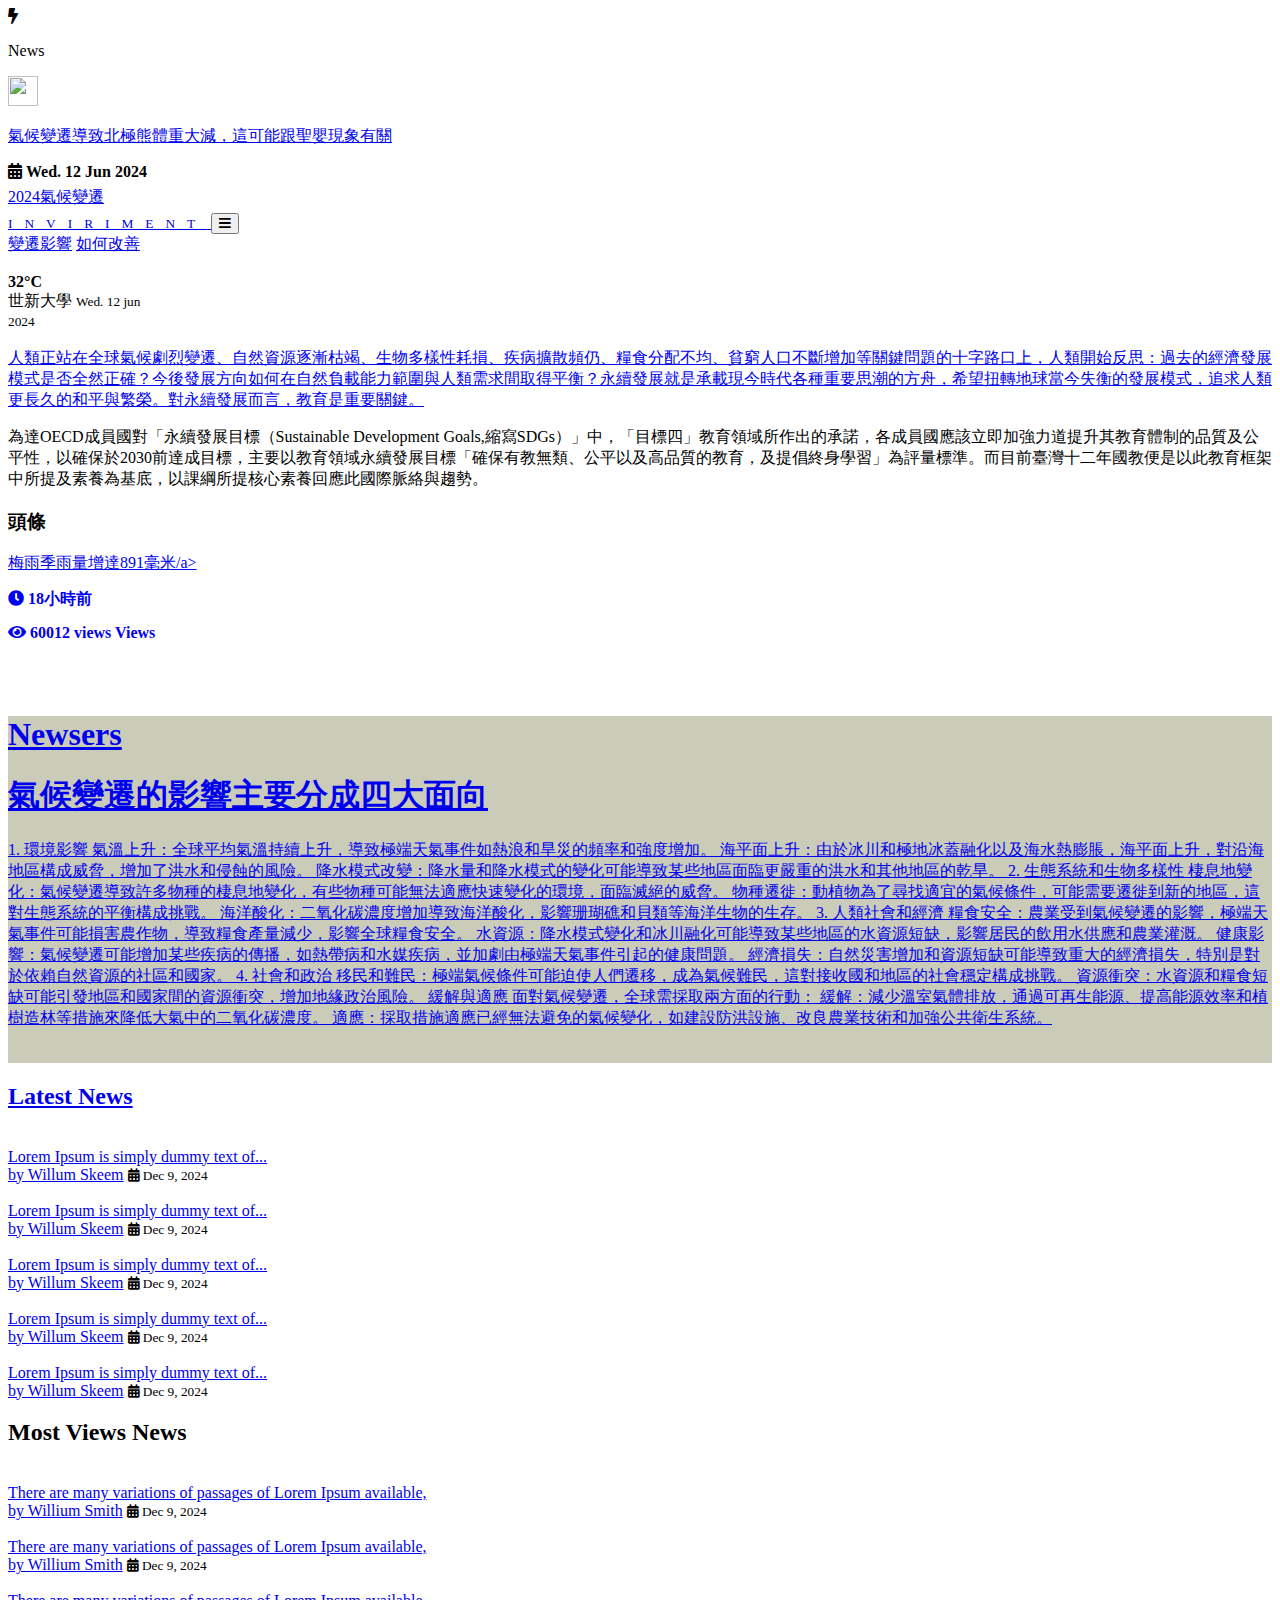
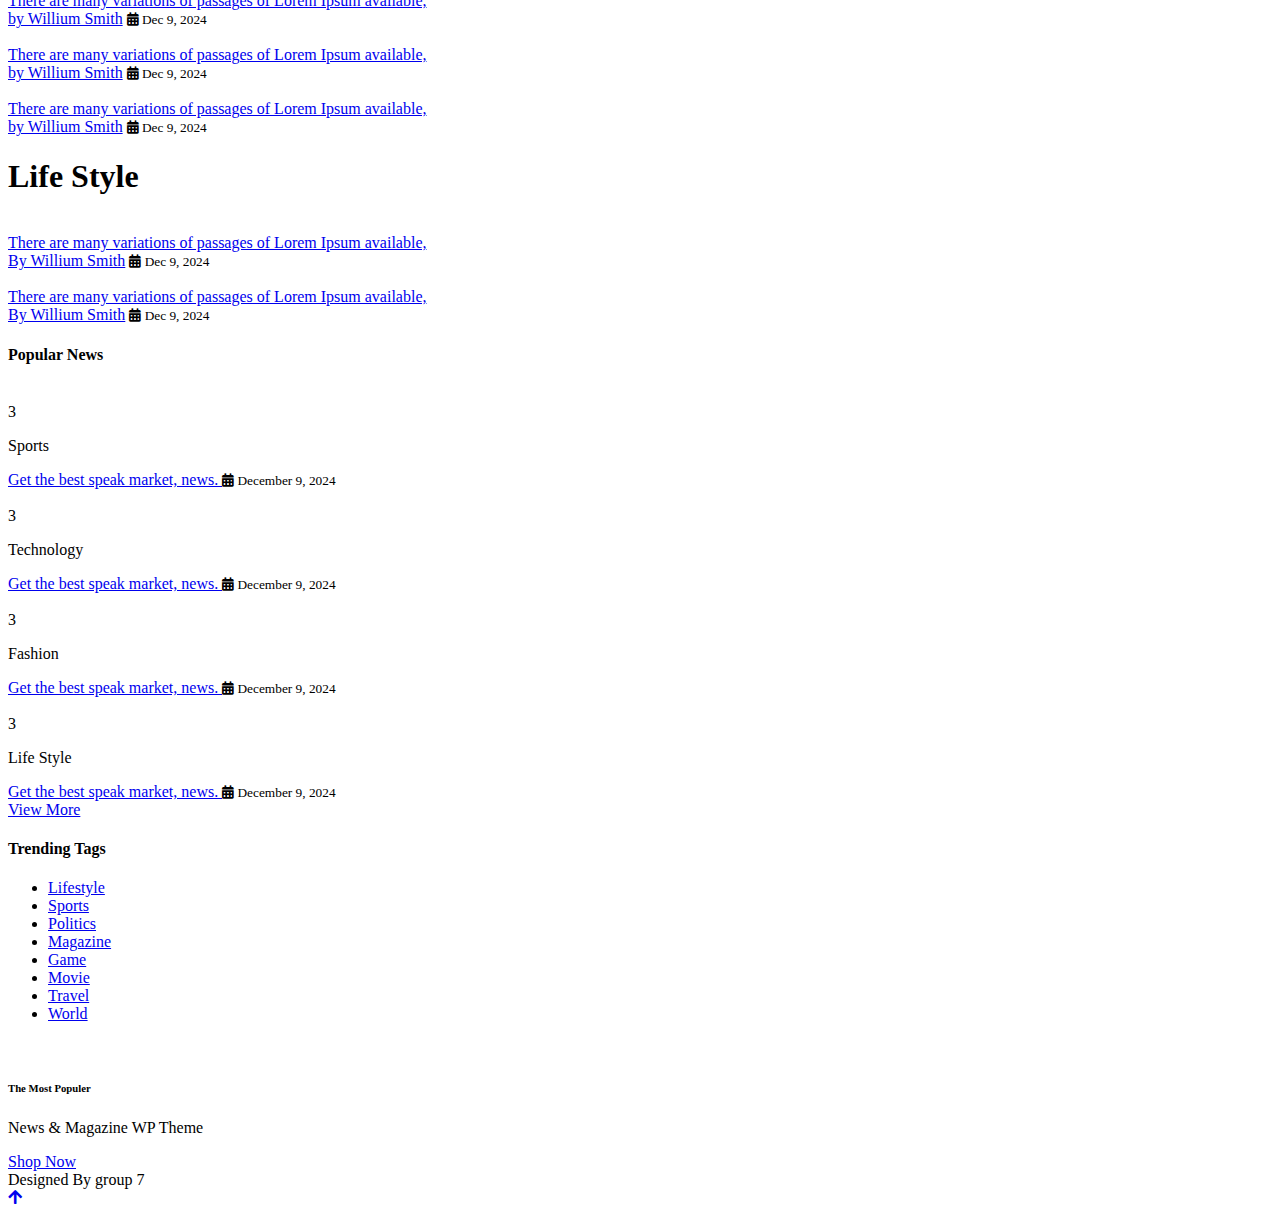
==== index.html @ e98bd737 "Merge branch 'main' of https://github.com/JenvieBB/sdgs" ====
<!DOCTYPE html>
<html lang="en">

    <head>
        <meta charset="utf-8">
        <title>Newsers - Free HTML Magazine Template</title>
        <meta content="width=device-width, initial-scale=1.0" name="viewport">
        <meta content="" name="keywords">
        <meta content="" name="description">

        <!-- Google Web Fonts -->
        <link rel="preconnect" href="https://fonts.googleapis.com">
        <link rel="preconnect" href="https://fonts.gstatic.com" crossorigin>
        <link href="https://fonts.googleapis.com/css2?family=Open+Sans:wght@400;600&family=Raleway:wght@100;600;800&display=swap" rel="stylesheet"> 

        <!-- Icon Font Stylesheet -->
        <link rel="stylesheet" href="https://use.fontawesome.com/releases/v5.15.4/css/all.css"/>
        <link href="https://cdn.jsdelivr.net/npm/bootstrap-icons@1.4.1/font/bootstrap-icons.css" rel="stylesheet">

        <!-- Libraries Stylesheet -->
        <link href="lib/animate/animate.min.css" rel="stylesheet">
        <link href="lib/owlcarousel/assets/owl.carousel.min.css" rel="stylesheet">


        <!-- Customized Bootstrap Stylesheet -->
        <link href="css/bootstrap.min.css" rel="stylesheet">

        <!-- Template Stylesheet -->
        <link href="css/style.css" rel="stylesheet">
    </head>

    <body>

        <!-- Spinner Start -->
        <div id="spinner" class="show w-100 vh-100 bg-white position-fixed translate-middle top-50 start-50  d-flex align-items-center justify-content-center">
            <div class="spinner-grow text-primary" role="status"></div>
        </div>
        <!-- Spinner End -->


        <!-- Navbar start -->
        <div class="container-fluid sticky-top px-0">
            <div class="container-fluid topbar bg-dark d-none d-lg-block">
                <div class="container px-0">
                    <div class="topbar-top d-flex justify-content-between flex-lg-wrap">
                        <div class="top-info flex-grow-0">
                            <span class="rounded-circle btn-sm-square bg-primary me-2">
                                <i class="fas fa-bolt text-white"></i>
                            </span>
                            <div class="pe-2 me-3 border-end border-white d-flex align-items-center">
                                <p class="mb-0 text-white fs-6 fw-normal">News</p>
                            </div>
                            <div class="overflow-hidden" style="width: 735px;">
                                <div id="note" class="ps-2">
                                    <img src="img/features-fashion.jpg" class="img-fluid rounded-circle border border-3 border-primary me-2" style="width: 30px; height: 30px;" alt="">
                                    <a href="#"><p class="text-white mb-0 link-hover">氣候變遷導致北極熊體重大減，這可能跟聖嬰現象有關</p></a>
                                </div>
                            </div>
                        </div>
                        <div class="top-link flex-lg-wrap">
                            <i class="fas fa-calendar-alt text-white border-end border-secondary pe-2 me-2"> <span class="text-body">Wed. 12 Jun 2024</span></i>
                            <div class="d-flex icon">
                          
                        </div>
                    </div>
                </div>
            </div>
            <div class="container-fluid bg-light">
                <div class="container px-0">
                    <nav class="navbar navbar-light navbar-expand-xl">
                        <a href="index.html" class="navbar-brand mt-3">
                            <p class="text-primary display-6 mb-2" style="line-height: 0;">2024氣候變遷</p>
                            <small class="text-body fw-normal" style="letter-spacing: 12px;">INVIRIMENT</small>
                        </a>
                        <button class="navbar-toggler py-2 px-3" type="button" data-bs-toggle="collapse" data-bs-target="#navbarCollapse">
                            <span class="fa fa-bars text-primary"></span>
                        </button>
                        <div class="collapse navbar-collapse bg-light py-3" id="navbarCollapse">
                            <div class="navbar-nav mx-auto border-top">
                                <a href="index.html" class="nav-item nav-link active"> 變遷影響</a>
                                <a href="detail-page.html" class="nav-item nav-link"> 如何改善</a>
                                
                            
                            </div>
                            <div class="d-flex flex-nowrap border-top pt-3 pt-xl-0">
                                <div class="d-flex">
                                    <img src="img/weather-icon.png" class="img-fluid w-100 me-2" alt="">
                                    <div class="d-flex align-items-center">
                                        <strong class="fs-4 text-secondary">32°C</strong>
                                        <div class="d-flex flex-column ms-2" style="width: 150px;">
                                            <span class="text-body"> 世新大學</span>
                                            <small>Wed. 12 jun 2024</small>
                                        </div>
                                    </div>
                                </div>
                                
                        </div>
                    </nav>
                </div>
            </div>
        </div>
        <!-- Navbar End -->


  

        <!-- Main Post Section Start -->
        <div class="container-fluid py-5">
            <div class="container py-5">
                <div class="row g-4">
                    <div class="col-lg-7 col-xl-8 mt-0">
                        <div class="position-relative overflow-hidden rounded">
                            <img src="img/news-1.jpg" class="img-fluid rounded img-zoomin w-100" alt="">
                            <div class="d-flex justify-content-center px-4 position-absolute flex-wrap" style="bottom: 10px; left: 0;">
                                
                            </div>
                        </div>
                        <div class="border-bottom py-3">
                            <a href="#" class="display-4 text-dark mb-0 link-hover">人類正站在全球氣候劇烈變遷、自然資源逐漸枯竭、生物多樣性耗損、疾病擴散頻仍、糧食分配不均、貧窮人口不斷增加等關鍵問題的十字路口上，人類開始反思：過去的經濟發展模式是否全然正確？今後發展方向如何在自然負載能力範圍與人類需求間取得平衡？永續發展就是承載現今時代各種重要思潮的方舟，希望扭轉地球當今失衡的發展模式，追求人類更長久的和平與繁榮。對永續發展而言，教育是重要關鍵。</a>
                        </div>
                        <p class="mt-3 mb-4">為達OECD成員國對「永續發展目標（Sustainable Development Goals,縮寫SDGs）」中，「目標四」教育領域所作出的承諾，各成員國應該立即加強力道提升其教育體制的品質及公平性，以確保於2030前達成目標，主要以教育領域永續發展目標「確保有教無類、公平以及高品質的教育，及提倡終身學習」為評量標準。而目前臺灣十二年國教便是以此教育框架中所提及素養為基底，以課綱所提核心素養回應此國際脈絡與趨勢。
                        </p>
                        <div class="bg-light p-4 rounded">
                            <div class="news-2">
                                <h3 class="mb-4">頭條</h3>
                            </div>
                            <div class="row g-4 align-items-center">
                                <div class="col-md-6">
                                    <div class="d-flex flex-column">
                                        <a href="#" class="h3">梅雨季雨量增達891毫米/a>
                                        <p class="mb-0 fs-5"><i class="fa fa-clock"> 18小時前</i> </p>
                                        <p class="mb-0 fs-5"><i class="fa fa-eye"> 60012 views Views</i></p>
                                    <div class="rounded overflow-hidden">
                                        <img src="img/news-2.jpg" class="img-fluid rounded img-zoomin w-200" alt="">
                                    </div>
                                </div>
                                <div class="col-md-6">
                                    
                                    </div>
                                </div>
                            </div>
                        </div>
                    </div>
                    <div class="col-lg-5 col-xl-4">
                       <div class="bg-light rounded p-10 pt-0">
                            <div class="row g-4">
                                <div class="col-12">
                                    <div class="rounded overflow-hidden">
                                        <img src="img/news-3.jpg" class="img-fluid rounded img-zoomin w-100" alt="">
                                    </div>
                                </div>
                                <div class="col-12">
                                    <div class="d-flex flex-column">
                                      

        <!-- Banner Start -->
        <div class="container-fluid py-50 my-50" style="background: linear-gradient(rgba(202, 203, 185, 1), rgba(202, 203, 185, 1));">
            <div class="container">
                <div class="row g-4 align-items-center">
                    <div class="col-lg-7">
                        <h1 class="mb-4 text-primary">Newsers</h1>
                        <h1 class="mb-4">氣候變遷的影響主要分成四大面向</h1>
                        <p class="text-dark mb-4 pb-2">1. 環境影響
                            氣溫上升：全球平均氣溫持續上升，導致極端天氣事件如熱浪和旱災的頻率和強度增加。
                            海平面上升：由於冰川和極地冰蓋融化以及海水熱膨脹，海平面上升，對沿海地區構成威脅，增加了洪水和侵蝕的風險。
                            降水模式改變：降水量和降水模式的變化可能導致某些地區面臨更嚴重的洪水和其他地區的乾旱。
                            2. 生態系統和生物多樣性
                            棲息地變化：氣候變遷導致許多物種的棲息地變化，有些物種可能無法適應快速變化的環境，面臨滅絕的威脅。
                            物種遷徙：動植物為了尋找適宜的氣候條件，可能需要遷徙到新的地區，這對生態系統的平衡構成挑戰。
                            海洋酸化：二氧化碳濃度增加導致海洋酸化，影響珊瑚礁和貝類等海洋生物的生存。
                            3. 人類社會和經濟
                            糧食安全：農業受到氣候變遷的影響，極端天氣事件可能損害農作物，導致糧食產量減少，影響全球糧食安全。
                            水資源：降水模式變化和冰川融化可能導致某些地區的水資源短缺，影響居民的飲用水供應和農業灌溉。
                            健康影響：氣候變遷可能增加某些疾病的傳播，如熱帶病和水媒疾病，並加劇由極端天氣事件引起的健康問題。
                            經濟損失：自然災害增加和資源短缺可能導致重大的經濟損失，特別是對於依賴自然資源的社區和國家。
                            4. 社會和政治
                            移民和難民：極端氣候條件可能迫使人們遷移，成為氣候難民，這對接收國和地區的社會穩定構成挑戰。
                            資源衝突：水資源和糧食短缺可能引發地區和國家間的資源衝突，增加地緣政治風險。
                            緩解與適應
                            面對氣候變遷，全球需採取兩方面的行動：
                            
                            緩解：減少溫室氣體排放，通過可再生能源、提高能源效率和植樹造林等措施來降低大氣中的二氧化碳濃度。
                            適應：採取措施適應已經無法避免的氣候變化，如建設防洪設施、改良農業技術和加強公共衛生系統。
                        <div class="position-relative mx-auto">
                
                            
                        </div>
                    </div>
                    <div class="col-lg-5">
                        <div class="rounded">
                            <img src="img/banner-img.jpg" class="img-fluid rounded w-200 rounded" alt="">
                        </div>
                    </div>
                </div>
            </div>
        </div>
        <!-- Banner End -->


        <!-- Latest News Start -->
        <div class="container-fluid latest-news py-5">
            <div class="container py-5">
                <h2 class="mb-4">Latest News</h2>
                <div class="latest-news-carousel owl-carousel">
                    <div class="latest-news-item">
                        <div class="bg-light rounded">
                            <div class="rounded-top overflow-hidden">
                                <img src="img/news-7.jpg" class="img-zoomin img-fluid rounded-top w-100" alt="">
                            </div>
                            <div class="d-flex flex-column p-4">
                                <a href="#" class="h4">Lorem Ipsum is simply dummy text of...</a>
                                <div class="d-flex justify-content-between">
                                    <a href="#" class="small text-body link-hover">by Willum Skeem</a>
                                    <small class="text-body d-block"><i class="fas fa-calendar-alt me-1"></i> Dec 9, 2024</small>
                                </div>
                            </div>
                        </div>
                    </div>
                    <div class="latest-news-item">
                        <div class="bg-light rounded">
                            <div class="rounded-top overflow-hidden">
                                <img src="img/news-6.jpg" class="img-zoomin img-fluid rounded-top w-100" alt="">
                            </div>
                            <div class="d-flex flex-column p-4">
                                <a href="#" class="h4">Lorem Ipsum is simply dummy text of...</a>
                                <div class="d-flex justify-content-between">
                                    <a href="#" class="small text-body link-hover">by Willum Skeem</a>
                                    <small class="text-body d-block"><i class="fas fa-calendar-alt me-1"></i> Dec 9, 2024</small>
                                </div>
                            </div>
                        </div>
                    </div>
                    <div class="latest-news-item">
                        <div class="bg-light rounded">
                            <div class="rounded-top overflow-hidden">
                                <img src="img/news-3.jpg" class="img-zoomin img-fluid rounded-top w-100" alt="">
                            </div>
                            <div class="d-flex flex-column p-4">
                                <a href="#" class="h4">Lorem Ipsum is simply dummy text of...</a>
                                <div class="d-flex justify-content-between">
                                    <a href="#" class="small text-body link-hover">by Willum Skeem</a>
                                    <small class="text-body d-block"><i class="fas fa-calendar-alt me-1"></i> Dec 9, 2024</small>
                                </div>
                            </div>
                        </div>
                    </div>
                    <div class="latest-news-item">
                        <div class="bg-light rounded">
                            <div class="rounded-top overflow-hidden">
                                <img src="img/news-4.jpg" class="img-zoomin img-fluid rounded-top w-100" alt="">
                            </div>
                            <div class="d-flex flex-column p-4">
                                <a href="#" class="h4">Lorem Ipsum is simply dummy text of...</a>
                                <div class="d-flex justify-content-between">
                                    <a href="#" class="small text-body link-hover">by Willum Skeem</a>
                                    <small class="text-body d-block"><i class="fas fa-calendar-alt me-1"></i> Dec 9, 2024</small>
                                </div>
                            </div>
                        </div>
                    </div>
                    <div class="latest-news-item">
                        <div class="bg-light rounded">
                            <div class="rounded-top overflow-hidden">
                                <img src="img/news-5.jpg" class="img-zoomin img-fluid rounded-top w-100" alt="">
                            </div>
                            <div class="d-flex flex-column p-4">
                                <a href="#" class="h4 ">Lorem Ipsum is simply dummy text of...</a>
                                <div class="d-flex justify-content-between">
                                    <a href="#" class="small text-body link-hover">by Willum Skeem</a>
                                    <small class="text-body d-block"><i class="fas fa-calendar-alt me-1"></i> Dec 9, 2024</small>
                                </div>
                            </div>
                        </div>
                    </div>
                </div>
            </div>
        </div>
        <!-- Latest News End -->


        
                            <div class="border-bottom mb-4">
                                <h2 class="my-4">Most Views News</h2>
                            </div>
                            <div class="whats-carousel owl-carousel">
                                <div class="latest-news-item">
                                    <div class="bg-light rounded">
                                        <div class="rounded-top overflow-hidden">
                                            <img src="img/news-7.jpg" class="img-zoomin img-fluid rounded-top w-100" alt="">
                                        </div>
                                        <div class="d-flex flex-column p-4">
                                            <a href="#" class="h4">There are many variations of passages of Lorem Ipsum available,</a>
                                            <div class="d-flex justify-content-between">
                                                <a href="#" class="small text-body link-hover">by Willium Smith</a>
                                                <small class="text-body d-block"><i class="fas fa-calendar-alt me-1"></i> Dec 9, 2024</small>
                                            </div>
                                        </div>
                                    </div>
                                </div>
                                <div class="whats-item">
                                    <div class="bg-light rounded">
                                        <div class="rounded-top overflow-hidden">
                                            <img src="img/news-6.jpg" class="img-zoomin img-fluid rounded-top w-100" alt="">
                                        </div>
                                        <div class="d-flex flex-column p-4">
                                            <a href="#" class="h4">There are many variations of passages of Lorem Ipsum available,</a>
                                            <div class="d-flex justify-content-between">
                                                <a href="#" class="small text-body link-hover">by Willium Smith</a>
                                                <small class="text-body d-block"><i class="fas fa-calendar-alt me-1"></i> Dec 9, 2024</small>
                                            </div>
                                        </div>
                                    </div>
                                </div>
                                <div class="whats-item">
                                    <div class="bg-light rounded">
                                        <div class="rounded-top overflow-hidden">
                                            <img src="img/news-3.jpg" class="img-zoomin img-fluid rounded-top w-100" alt="">
                                        </div>
                                        <div class="d-flex flex-column p-4">
                                            <a href="#" class="h4">There are many variations of passages of Lorem Ipsum available,</a>
                                            <div class="d-flex justify-content-between">
                                                <a href="#" class="small text-body link-hover">by Willium Smith</a>
                                                <small class="text-body d-block"><i class="fas fa-calendar-alt me-1"></i> Dec 9, 2024</small>
                                            </div>
                                        </div>
                                    </div>
                                </div>
                                <div class="whats-item">
                                    <div class="bg-light rounded">
                                        <div class="rounded-top overflow-hidden">
                                            <img src="img/news-4.jpg" class="img-zoomin img-fluid rounded-top w-100" alt="">
                                        </div>
                                        <div class="d-flex flex-column p-4">
                                            <a href="#" class="h4">There are many variations of passages of Lorem Ipsum available,</a>
                                            <div class="d-flex justify-content-between">
                                                <a href="#" class="small text-body link-hover">by Willium Smith</a>
                                                <small class="text-body d-block"><i class="fas fa-calendar-alt me-1"></i> Dec 9, 2024</small>
                                            </div>
                                        </div>
                                    </div>
                                </div>
                                <div class="whats-item">
                                    <div class="bg-light rounded">
                                        <div class="rounded-top overflow-hidden">
                                            <img src="img/news-5.jpg" class="img-zoomin img-fluid rounded-top w-100" alt="">
                                        </div>
                                        <div class="d-flex flex-column p-4">
                                            <a href="#" class="h4">There are many variations of passages of Lorem Ipsum available,</a>
                                            <div class="d-flex justify-content-between">
                                                <a href="#" class="small text-body link-hover">by Willium Smith</a>
                                                <small class="text-body d-block"><i class="fas fa-calendar-alt me-1"></i> Dec 9, 2024</small>
                                            </div>
                                        </div>
                                    </div>
                                </div>
                            </div>
                            <div class="mt-5 lifestyle">
                                <div class="border-bottom mb-4">
                                    <h1 class="mb-4">Life Style</h1>
                                </div>
                                <div class="row g-4">
                                    <div class="col-lg-6">
                                        <div class="lifestyle-item rounded">
                                            <img src="img/lifestyle-1.jpg" class="img-fluid w-100 rounded" alt="">
                                            <div class="lifestyle-content">
                                               <div class="mt-auto">
                                                    <a href="#" class="h4 text-white link-hover">There are many variations of passages of Lorem Ipsum available,</a>
                                                    <div class="d-flex justify-content-between mt-4">
                                                        <a href="#" class="small text-white link-hover">By Willium Smith</a>
                                                        <small class="text-white d-block"><i class="fas fa-calendar-alt me-1"></i> Dec 9, 2024</small>
                                                    </div>
                                               </div>
                                            </div>
                                        </div>
                                    </div>
                                    <div class="col-lg-6">
                                        <div class="lifestyle-item rounded">
                                            <img src="img/lifestyle-2.jpg" class="img-fluid w-100 rounded" alt="">
                                            <div class="lifestyle-content">
                                               <div class="mt-auto">
                                                    <a href="#" class="h4 text-white link-hover">There are many variations of passages of Lorem Ipsum available,</a>
                                                    <div class="d-flex justify-content-between mt-4">
                                                        <a href="#" class="small text-white link-hover">By Willium Smith</a>
                                                        <small class="text-white d-block"><i class="fas fa-calendar-alt me-1"></i> Dec 9, 2024</small>
                                                    </div>
                                               </div>
                                            </div>
                                        </div>
                                    </div>
                                </div>
                            </div>
                        </div>
                        <div class="col-lg-4 col-xl-3">
                            <div class="row g-4">
                                <div class="col-12">
                                   
                                            </div>
                                        </div>
                                        <h4 class="my-4">Popular News</h4>
                                        <div class="row g-4">
                                            <div class="col-12">
                                                <div class="row g-4 align-items-center features-item">
                                                    <div class="col-4">
                                                        <div class="rounded-circle position-relative">
                                                            <div class="overflow-hidden rounded-circle">
                                                                <img src="img/features-sports-1.jpg" class="img-zoomin img-fluid rounded-circle w-100" alt="">
                                                            </div>
                                                            <span class="rounded-circle border border-2 border-white bg-primary btn-sm-square text-white position-absolute" style="top: 10%; right: -10px;">3</span>
                                                        </div>
                                                    </div>
                                                    <div class="col-8">
                                                        <div class="features-content d-flex flex-column">
                                                            <p class="text-uppercase mb-2">Sports</p>
                                                            <a href="#" class="h6">
                                                                Get the best speak market, news.
                                                            </a>
                                                            <small class="text-body d-block"><i class="fas fa-calendar-alt me-1"></i> December 9, 2024</small>
                                                        </div>
                                                    </div>
                                                </div>
                                            </div>
                                            <div class="col-12">
                                                <div class="row g-4 align-items-center features-item">
                                                    <div class="col-4">
                                                        <div class="rounded-circle position-relative">
                                                            <div class="overflow-hidden rounded-circle">
                                                                <img src="img/features-technology.jpg" class="img-zoomin img-fluid rounded-circle w-100" alt="">
                                                            </div>
                                                            <span class="rounded-circle border border-2 border-white bg-primary btn-sm-square text-white position-absolute" style="top: 10%; right: -10px;">3</span>
                                                        </div>
                                                    </div>
                                                    <div class="col-8">
                                                        <div class="features-content d-flex flex-column">
                                                            <p class="text-uppercase mb-2">Technology</p>
                                                            <a href="#" class="h6">
                                                                Get the best speak market, news.
                                                            </a>
                                                            <small class="text-body d-block"><i class="fas fa-calendar-alt me-1"></i> December 9, 2024</small>
                                                        </div>
                                                    </div>
                                                </div>
                                            </div>
                                            <div class="col-12">
                                                <div class="row g-4 align-items-center features-item">
                                                    <div class="col-4">
                                                        <div class="rounded-circle position-relative">
                                                            <div class="overflow-hidden rounded-circle">
                                                                <img src="img/features-fashion.jpg" class="img-zoomin img-fluid rounded-circle w-100" alt="">
                                                            </div>
                                                            <span class="rounded-circle border border-2 border-white bg-primary btn-sm-square text-white position-absolute" style="top: 10%; right: -10px;">3</span>
                                                        </div>
                                                    </div>
                                                    <div class="col-8">
                                                        <div class="features-content d-flex flex-column">
                                                            <p class="text-uppercase mb-2">Fashion</p>
                                                            <a href="#" class="h6">
                                                                Get the best speak market, news.
                                                            </a>
                                                            <small class="text-body d-block"><i class="fas fa-calendar-alt me-1"></i> December 9, 2024</small>
                                                        </div>
                                                    </div>
                                                </div>
                                            </div>
                                            <div class="col-12">
                                                <div class="row g-4 align-items-center features-item">
                                                    <div class="col-4">
                                                        <div class="rounded-circle position-relative">
                                                            <div class="overflow-hidden rounded-circle">
                                                                <img src="img/features-life-style.jpg" class="img-zoomin img-fluid rounded-circle w-100" alt="">
                                                            </div>
                                                            <span class="rounded-circle border border-2 border-white bg-primary btn-sm-square text-white position-absolute" style="top: 10%; right: -10px;">3</span>
                                                        </div>
                                                    </div>
                                                    <div class="col-8">
                                                        <div class="features-content d-flex flex-column">
                                                            <p class="text-uppercase mb-2">Life Style</p>
                                                            <a href="#" class="h6">
                                                                Get the best speak market, news.
                                                            </a>
                                                            <small class="text-body d-block"><i class="fas fa-calendar-alt me-1"></i> December 9, 2024</small>
                                                        </div>
                                                    </div>
                                                </div>
                                            </div>
                                            <div class="col-lg-12">
                                                <a href="#" class="link-hover btn border border-primary rounded-pill text-dark w-100 py-3 mb-4">View More</a>
                                            </div>
                                            <div class="col-lg-12">
                                                <div class="border-bottom my-3 pb-3">
                                                    <h4 class="mb-0">Trending Tags</h4>
                                                </div>
                                                <ul class="nav nav-pills d-inline-flex text-center mb-4">
                                                    <li class="nav-item mb-3">
                                                        <a class="d-flex py-2 bg-light rounded-pill me-2" href="#">
                                                            <span class="text-dark link-hover" style="width: 90px;">Lifestyle</span>
                                                        </a>
                                                    </li>
                                                    <li class="nav-item mb-3">
                                                        <a class="d-flex py-2 bg-light rounded-pill me-2" href="#">
                                                            <span class="text-dark link-hover" style="width: 90px;">Sports</span>
                                                        </a>
                                                    </li>
                                                    <li class="nav-item mb-3">
                                                        <a class="d-flex py-2 bg-light rounded-pill me-2" href="#">
                                                            <span class="text-dark link-hover" style="width: 90px;">Politics</span>
                                                        </a>
                                                    </li>
                                                    <li class="nav-item mb-3">
                                                        <a class="d-flex py-2 bg-light rounded-pill me-2" href="#">
                                                            <span class="text-dark link-hover" style="width: 90px;">Magazine</span>
                                                        </a>
                                                    </li>
                                                    <li class="nav-item mb-3">
                                                        <a class="d-flex py-2 bg-light rounded-pill me-2" href="#">
                                                            <span class="text-dark link-hover" style="width: 90px;">Game</span>
                                                        </a>
                                                    </li>
                                                    <li class="nav-item mb-3">
                                                        <a class="d-flex py-2 bg-light rounded-pill me-2" href="#">
                                                            <span class="text-dark link-hover" style="width: 90px;">Movie</span>
                                                        </a>
                                                    </li>
                                                    <li class="nav-item mb-3">
                                                        <a class="d-flex py-2 bg-light rounded-pill me-2" href="#">
                                                            <span class="text-dark link-hover" style="width: 90px;">Travel</span>
                                                        </a>
                                                    </li>
                                                    <li class="nav-item mb-3">
                                                        <a class="d-flex py-2 bg-light rounded-pill me-2" href="#">
                                                            <span class="text-dark link-hover" style="width: 90px;">World</span>
                                                        </a>
                                                    </li>
                                                </ul>
                                            </div>
                                            <div class="col-lg-12">
                                                <div class="position-relative banner-2">
                                                    <img src="img/banner-2.jpg" class="img-fluid w-100 rounded" alt="">
                                                    <div class="text-center banner-content-2">
                                                        <h6 class="mb-2">The Most Populer</h6>
                                                        <p class="text-white mb-2">News & Magazine WP Theme</p>
                                                        <a href="#" class="btn btn-primary text-white px-4">Shop Now</a>
                                                    </div>
                                                </div>
                                            </div>
                                        </div>
                                    </div>
                                </div>
                            </div>
                        </div>
                    </div>
                </div>
            </div>
        </div>
        <!-- Most Populer News End -->


        
                                     
                                       

      
                    </div>
                    <div class="col-md-6 my-auto text-center text-md-end text-white">
                        <!--/*** This template is free as long as you keep the below author’s credit link/attribution link/backlink. ***/-->
                        <!--/*** If you'd like to use the template without the below author’s credit link/attribution link/backlink, ***/-->
                        <!--/*** you can purchase the Credit Removal License from "https://htmlcodex.com/credit-removal". ***/-->
                        Designed By group 7</a>
                    </div>
                </div>
            </div>
        </div>
        <!-- Copyright End -->


        <!-- Back to Top -->
        <a href="#" class="btn btn-primary border-2 border-white rounded-circle back-to-top"><i class="fa fa-arrow-up"></i></a>   

        
        <!-- JavaScript Libraries -->
        <script src="https://ajax.googleapis.com/ajax/libs/jquery/3.6.4/jquery.min.js"></script>
        <script src="https://cdn.jsdelivr.net/npm/bootstrap@5.0.0/dist/js/bootstrap.bundle.min.js"></script>
        <script src="lib/easing/easing.min.js"></script>
        <script src="lib/waypoints/waypoints.min.js"></script>
        <script src="lib/owlcarousel/owl.carousel.min.js"></script>

        <!-- Template Javascript -->
        <script src="js/main.js"></script>
    </body>

</html>
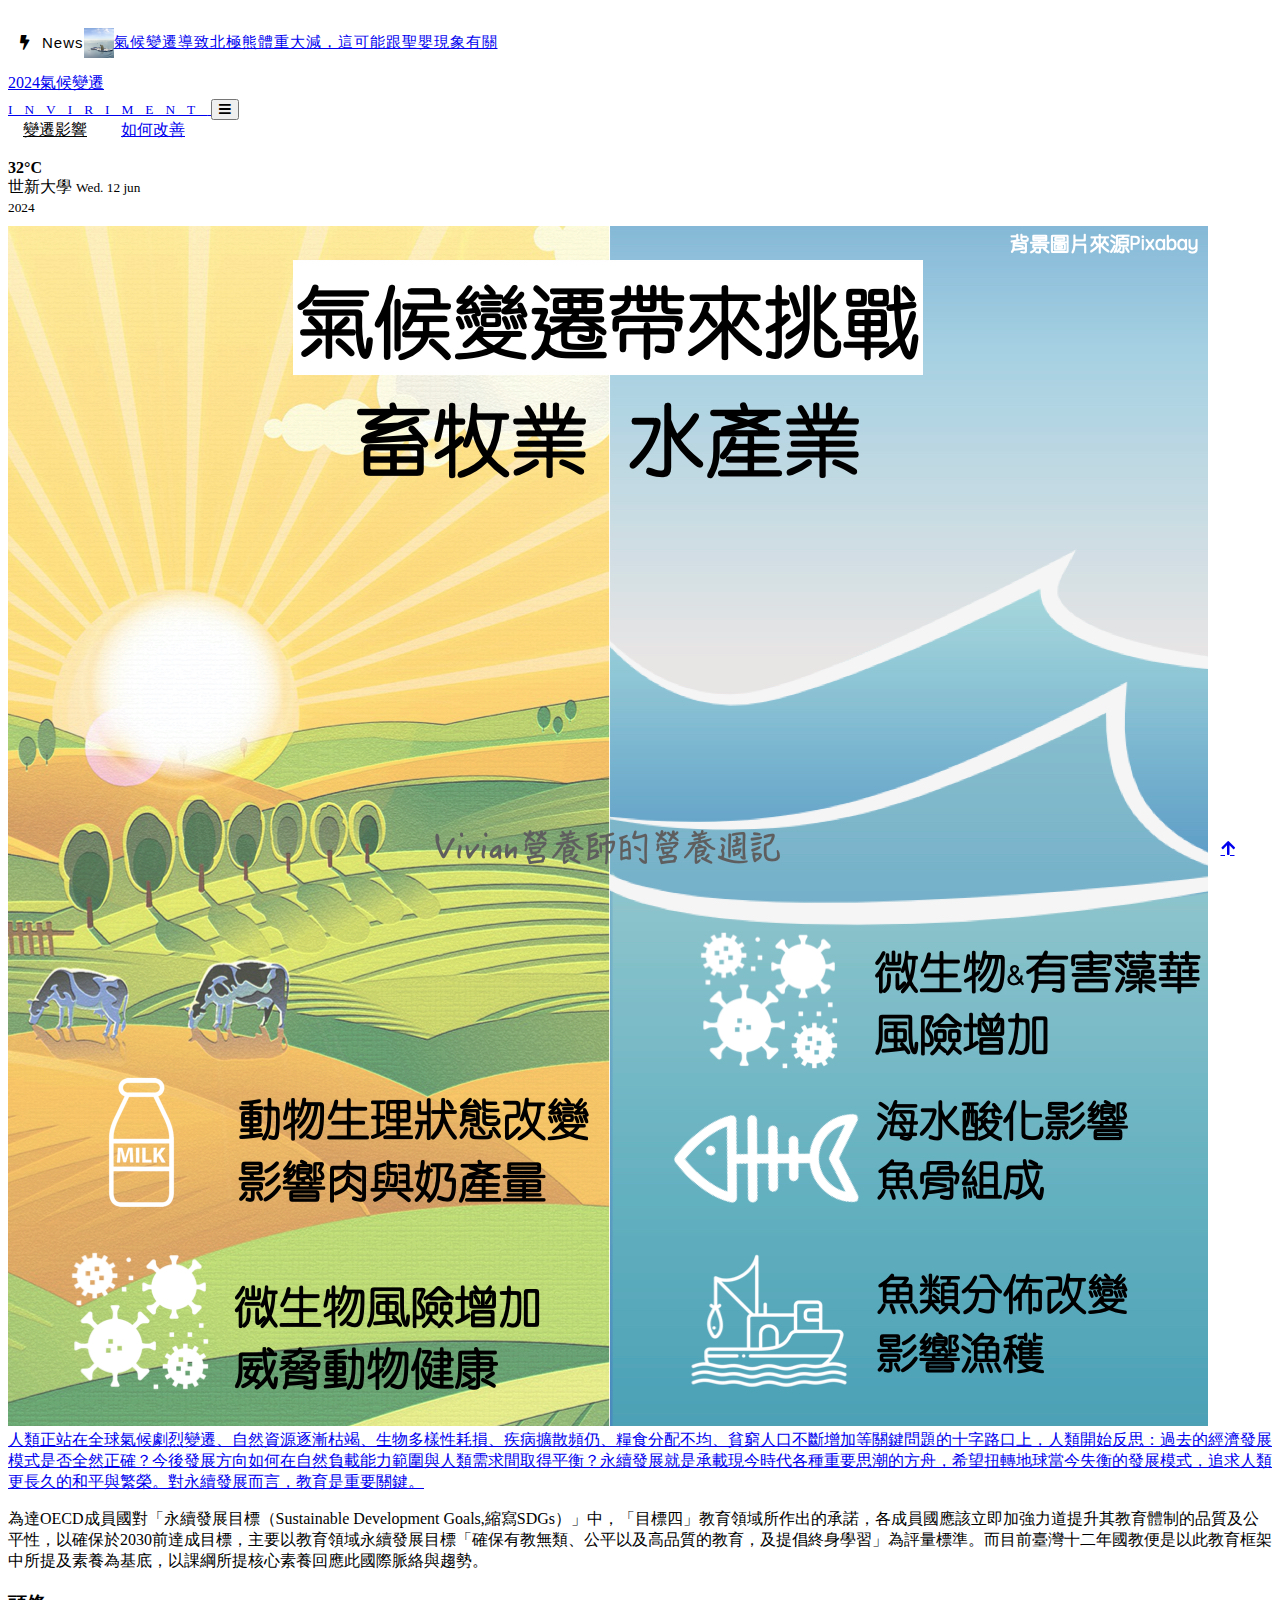
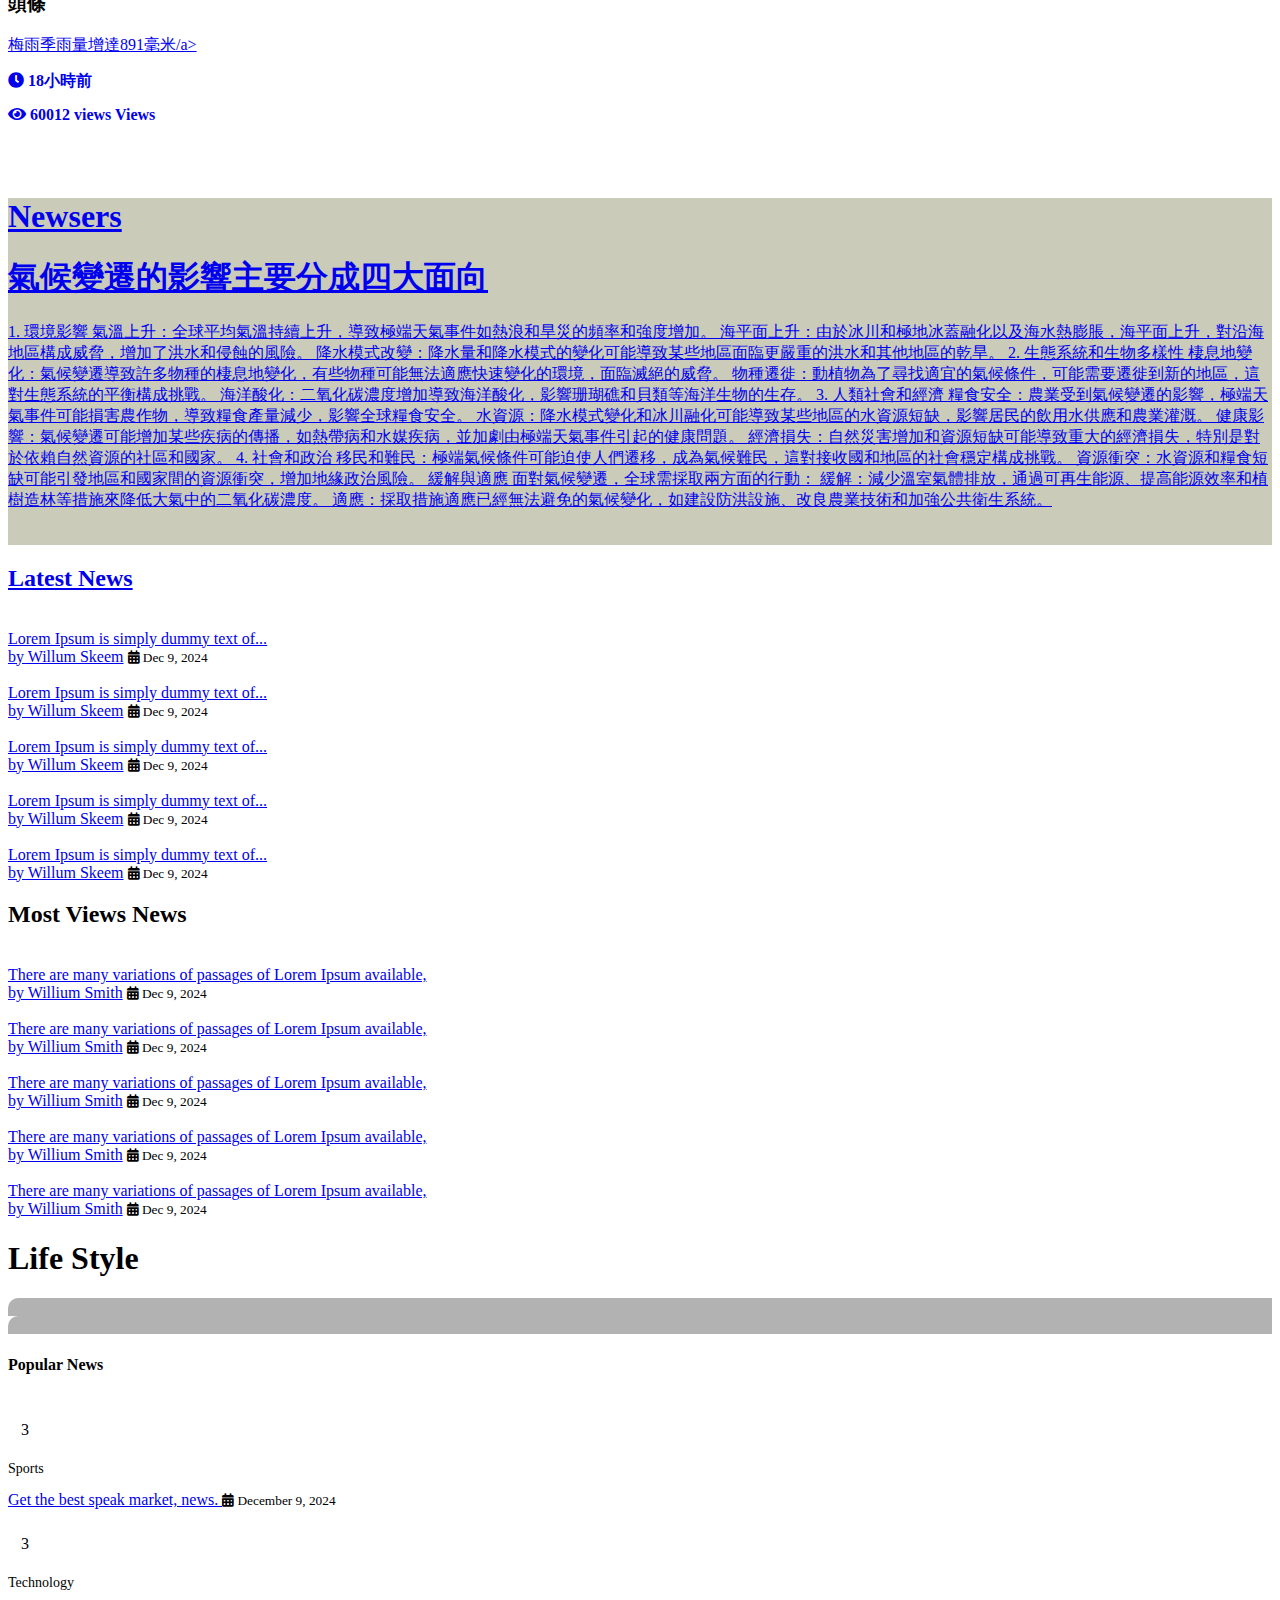
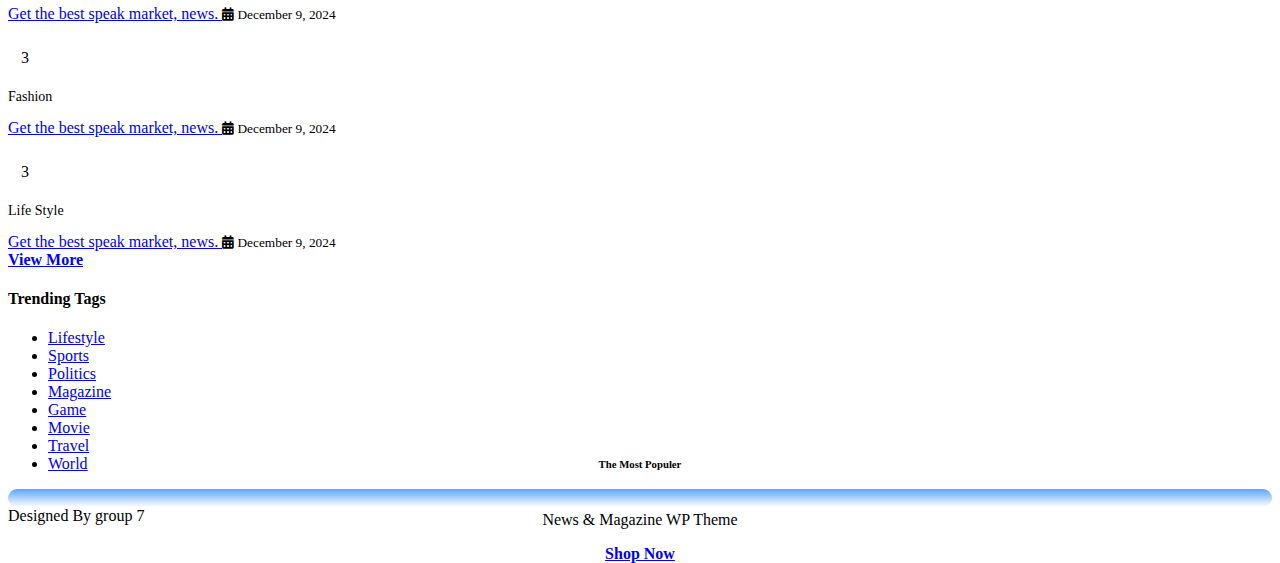
==== commit 14a1bf7b: "+img" ====
--- a/index.html
+++ b/index.html
@@ -52,7 +52,7 @@
                             </div>
                             <div class="overflow-hidden" style="width: 735px;">
                                 <div id="note" class="ps-2">
-                                    <img src="img/features-fashion.jpg" class="img-fluid rounded-circle border border-3 border-primary me-2" style="width: 30px; height: 30px;" alt="">
+                                    <img src="img/img_northbear.jpg" class="img-fluid rounded-circle border border-3 border-primary me-2" style="width: 30px; height: 30px;" alt="">
                                     <a href="#"><p class="text-white mb-0 link-hover">氣候變遷導致北極熊體重大減，這可能跟聖嬰現象有關</p></a>
                                 </div>
                             </div>
@@ -110,7 +110,7 @@
                 <div class="row g-4">
                     <div class="col-lg-7 col-xl-8 mt-0">
                         <div class="position-relative overflow-hidden rounded">
-                            <img src="img/news-1.jpg" class="img-fluid rounded img-zoomin w-100" alt="">
+                            <img src="img/img_climat.jpg" class="img-fluid rounded img-zoomin w-100" alt="">
                             <div class="d-flex justify-content-center px-4 position-absolute flex-wrap" style="bottom: 10px; left: 0;">
                                 
                             </div>
@@ -154,7 +154,7 @@
                                       
 
         <!-- Banner Start -->
-        <div class="container-fluid py-50 my-50" style="background: linear-gradient(rgba(202, 203, 185, 1), rgba(202, 203, 185, 1));">
+        <div class="container-fluid py-5 my-5" style="background: linear-gradient(rgba(202, 203, 185, 1), rgba(202, 203, 185, 1));">
             <div class="container">
                 <div class="row g-4 align-items-center">
                     <div class="col-lg-7">
--- a/css/style.css
+++ b/css/style.css
@@ -0,0 +1,431 @@
+
+/*** Spinner Start ***/
+#spinner {
+    opacity: 0;
+    visibility: hidden;
+    transition: opacity .8s ease-out, visibility 0s linear .5s;
+    z-index: 99999;
+ }
+
+ #spinner.show {
+     transition: opacity .8s ease-out, visibility 0s linear .0s;
+     visibility: visible;
+     opacity: 1;
+ }
+/*** Spinner End ***/
+
+.back-to-top {
+    position: fixed;
+    right: 30px;
+    bottom: 30px;
+    display: flex;
+    width: 45px;
+    height: 45px;
+    align-items: center;
+    justify-content: center;
+    transition: 0.5s;
+    z-index: 99;
+}
+
+.fw-thin {
+    font-weight: 100;
+}
+
+.text-uppercase {
+    font-size: 14px;
+}
+
+/*** Button Start ***/
+.btn {
+    font-weight: 600;
+    transition: .5s;
+}
+
+.btn-square {
+    width: 32px;
+    height: 32px;
+}
+
+.btn-sm-square {
+    width: 34px;
+    height: 34px;
+}
+
+.btn-md-square {
+    width: 44px;
+    height: 44px;
+}
+
+.btn-lg-square {
+    width: 56px;
+    height: 56px;
+}
+
+.btn-square,
+.btn-sm-square,
+.btn-md-square,
+.btn-lg-square {
+    padding: 0;
+    display: flex;
+    align-items: center;
+    justify-content: center;
+    font-weight: normal;
+}
+
+.link-hover {
+    transition: 0.5s;
+}
+
+.link-hover:hover {
+    color: var(--bs-primary) !important;
+}
+
+
+.img-zoomin {
+    transition: 0.5s;
+}
+
+.img-zoomin:hover {
+    transform: scale(1.1);
+}
+
+/*** Topbar Start ***/
+.sticky-top {
+    transition: 0.5s;
+    background: var(--bs-white);
+}
+
+.topbar {
+    padding: 10px 0;
+}
+
+.topbar .top-info {
+    font-family: 'Montserrat', sans-serif;
+    font-size: 15px;
+    font-weight: 400;
+    letter-spacing: 1px;
+    display: flex;
+    align-items: center;
+}
+
+.topbar .top-link {
+    font-family: 'Montserrat', sans-serif;
+    font-size: 15px;
+    font-weight: 400;
+    letter-spacing: 1px;
+    display: flex;
+    align-items: center;
+}
+
+@media (max-width: 1400px) {
+    .sticky-top .top-link {
+        display: none;
+    }
+    
+}
+
+.topbar .top-link a {
+    font-size: medium;
+    font-weight: 400;
+    font-family: 'Montserrat', sans-serif;
+    letter-spacing: 1px;
+}
+
+.topbar .top-link a small:hover {
+    color: var(--bs-secondary) !important;
+    transition: 0.5s;
+}
+
+.topbar .top-link a small:hover i {
+    color: var(--bs-primary) !important;
+}
+
+#note {
+    position: relative;
+    animation: noteAnimate 10s infinite;
+    animation-timing-function: ease-in-out;
+    display: flex;
+    align-items: center;
+}
+
+@keyframes noteAnimate {
+    from {left: -735px;}
+    to {left: 735px;}
+}
+
+/*** Topbar End ***/
+
+/*** Navbar Start ***/
+.navbar .navbar-nav .nav-link {
+    padding: 10px 15px;
+    font-weight: 400;
+    font-family: 'Fredoka', sans-serif;
+    font-size: 16px;
+    transition: .5s;
+}
+
+.navbar .navbar-nav .nav-link:hover,
+.navbar .navbar-nav .nav-link.active,
+.sticky-top.bg-white .navbar .navbar-nav .nav-link:hover,
+.sticky-top.bg-white .navbar .navbar-nav .nav-link.active {
+    color: var(--bs-primary);
+}
+
+.navbar .dropdown-toggle::after {
+    border: none;
+    content: "\f107";
+    font-family: "Font Awesome 5 Free";
+    font-weight: 700;
+    vertical-align: middle;
+    margin-left: 8px;
+}
+
+@media (min-width: 1200px) {
+    .navbar .nav-item .dropdown-menu {
+        display: block;
+        visibility: hidden;
+        top: 100%;
+        font-weight: 400;
+        font-family: 'Fredoka', sans-serif;
+        transform: rotateX(-75deg);
+        transform-origin: 0% 0%;
+        border: 0;
+        transition: .5s;
+        opacity: 0;
+    }
+}
+
+.dropdown .dropdown-menu a:hover {
+    background: var(--bs-secondary);
+    color: var(--bs-primary);
+}
+
+.navbar .nav-item:hover .dropdown-menu {
+    transform: rotateX(0deg);
+    visibility: visible;
+    background: var(--bs-light) !important;
+    border-radius: 10px !important;
+    transition: .5s;
+    opacity: 1;
+}
+
+@media (min-width: 1200px) {
+    .navbar .navbar-collapse .border-top {
+        border-top: none !important;
+    }
+}
+
+#searchModal .modal-content {
+    background: rgba(255, 255, 255, .8);
+}
+/*** Navbar End ***/
+
+
+/*** Features Start ***/
+.features {
+    width: 100%;
+    background: linear-gradient(rgba(26, 125, 255, 0.5), rgba(255, 255, 255, 0.3)), url(../img/features-background.jpg);
+    background-position: center center;
+    background-repeat: no-repeat;
+    background-size: cover;
+}
+/*** Features End ***/
+
+
+/*** Top News Start ***/
+.news-2 h3 {
+    position: relative;
+}
+
+.news-2 h3::after {
+    content: "";
+    line-height: 1.3rem;
+    background: var(--bs-secondary);
+    position: absolute;
+    width: 100%;
+    top: 50%;
+    transform: translateY(-50%);
+    height: 1px;
+    right: 20;
+    opacity: 0.2;
+}
+/*** Top News End ***/
+
+
+/*** Latest News Start ***/
+.latest-news .latest-news-carousel.owl-carousel{
+    position: relative;
+}
+
+.latest-news .latest-news-carousel.owl-carousel .owl-nav .owl-prev {
+    position: absolute;
+    top: -65px;
+    right: 70px;
+    font-size: 20px;
+    padding: 2px 20px;
+    transition: 0.5s;
+    margin-right: 10px;
+    border: 1px solid var(--bs-primary);
+    color: var(--bs-dark);
+    border-radius: 20px;
+}
+
+.latest-news .latest-news-carousel.owl-carousel .owl-nav .owl-next {
+    position: absolute;
+    top: -65px;
+    right: 0;
+    font-size: 20px;
+    margin-left: 10px;
+    padding: 2px 20px;
+    transition: 0.5s;
+    border: 1px solid var(--bs-primary);
+    color: var(--bs-dark);
+    border-radius: 20px;
+}
+
+.latest-news .latest-news-carousel.owl-carousel .owl-nav .owl-prev:hover,
+.latest-news .latest-news-carousel.owl-carousel .owl-nav .owl-next:hover {
+    background: var(--bs-primary);
+    color: var(--bs-white);
+    border-radius: 10px;
+}
+/*** Latest News End ***/
+
+
+/*** Whats New Start ***/
+.populer-news .whats-carousel.owl-carousel {
+    position: relative;
+}
+
+.populer-news .whats-carousel.owl-carousel .owl-nav .owl-prev {
+    position: absolute;
+    top: -80px;
+    right: 70px;
+    font-size: 20px;
+    padding: 2px 20px;
+    transition: 0.5s;
+    margin-right: 10px;
+    border: 1px solid var(--bs-primary);
+    color: var(--bs-dark);
+    border-radius: 20px;
+}
+
+.populer-news .whats-carousel.owl-carousel .owl-nav .owl-next {
+    position: absolute;
+    top: -80px;
+    right: 0;
+    font-size: 20px;
+    margin-left: 10px;
+    padding: 2px 20px;
+    transition: 0.5s;
+    border: 1px solid var(--bs-primary);
+    color: var(--bs-dark);
+    border-radius: 20px;
+}
+
+.populer-news .whats-carousel.owl-carousel .owl-nav .owl-prev:hover,
+.populer-news .whats-carousel.owl-carousel .owl-nav .owl-next:hover {
+    background: var(--bs-primary);
+    color: var(--bs-white);
+    border-radius: 10px;
+}
+
+.populer-news .tab-class .nav-item a.active {
+    background: var(--bs-primary) !important;
+}
+
+.lifestyle .lifestyle-item {
+    position: relative;
+    overflow: hidden;
+}
+
+.lifestyle .lifestyle-item img {
+    transition: 0.5s;
+}
+
+.lifestyle .lifestyle-item:hover img {
+    transform: scale(1.2);
+}
+
+.lifestyle .lifestyle-item .lifestyle-content {
+    position: absolute;
+    width: 100%; 
+    height: 100%; 
+    top: 0; 
+    left: 0; 
+    padding: 20px; 
+    display: flex; 
+    flex-direction: column; 
+    background: rgba(0, 0, 0, 0.3);
+    border-radius: 10px;
+}
+/*** Whats New End ***/
+
+
+/*** Banner Section start ***/
+.banner-2 {
+    position: relative;
+}
+
+.banner-content-2 {
+    width: 100%;
+    height: 100%;
+    position: absolute;
+    top: 0;
+    left: 0;
+    display: flex;
+    flex-direction: column;
+    align-items: center;
+    justify-content: center;
+    border-radius: 10px;
+    background: linear-gradient(rgba(26, 125, 255, 0.7), rgba(255, 255, 255, 0.7));
+    z-index: 2;
+}
+/*** Banner Section End ***/
+
+
+/*** Footer Start ***/
+.footer button:hover {
+    background: var(--bs-white) !important;
+    color: var(--bs-primary) !important;
+}
+
+.footer .footer-item-1 .line-h {
+    line-height: 38px;
+}
+
+.footer .footer-item-1 a i {
+    transition: 0.5s;
+}
+
+.footer .footer-item-1 a:hover i {
+    color: var(--bs-primary) !important;
+}
+
+.footer .footer-item-3 a {
+    line-height: 38px;
+}
+
+.footer .footer-item-2 a {
+    transition: 0.5s;
+}
+
+.footer .footer-item-2 a:hover {
+    color: var(--bs-primary) !important;
+}
+
+.footer .footer-item-3 a {
+    transition: 0.5s;
+}
+
+.footer .footer-item-3 a:hover {
+    color: var(--bs-primary) !important;
+}
+
+.copyright {
+    border-top: 1px solid rgba(255, 255, 255, 0.08);
+}
+/*** Footer End ***/
+
+
+
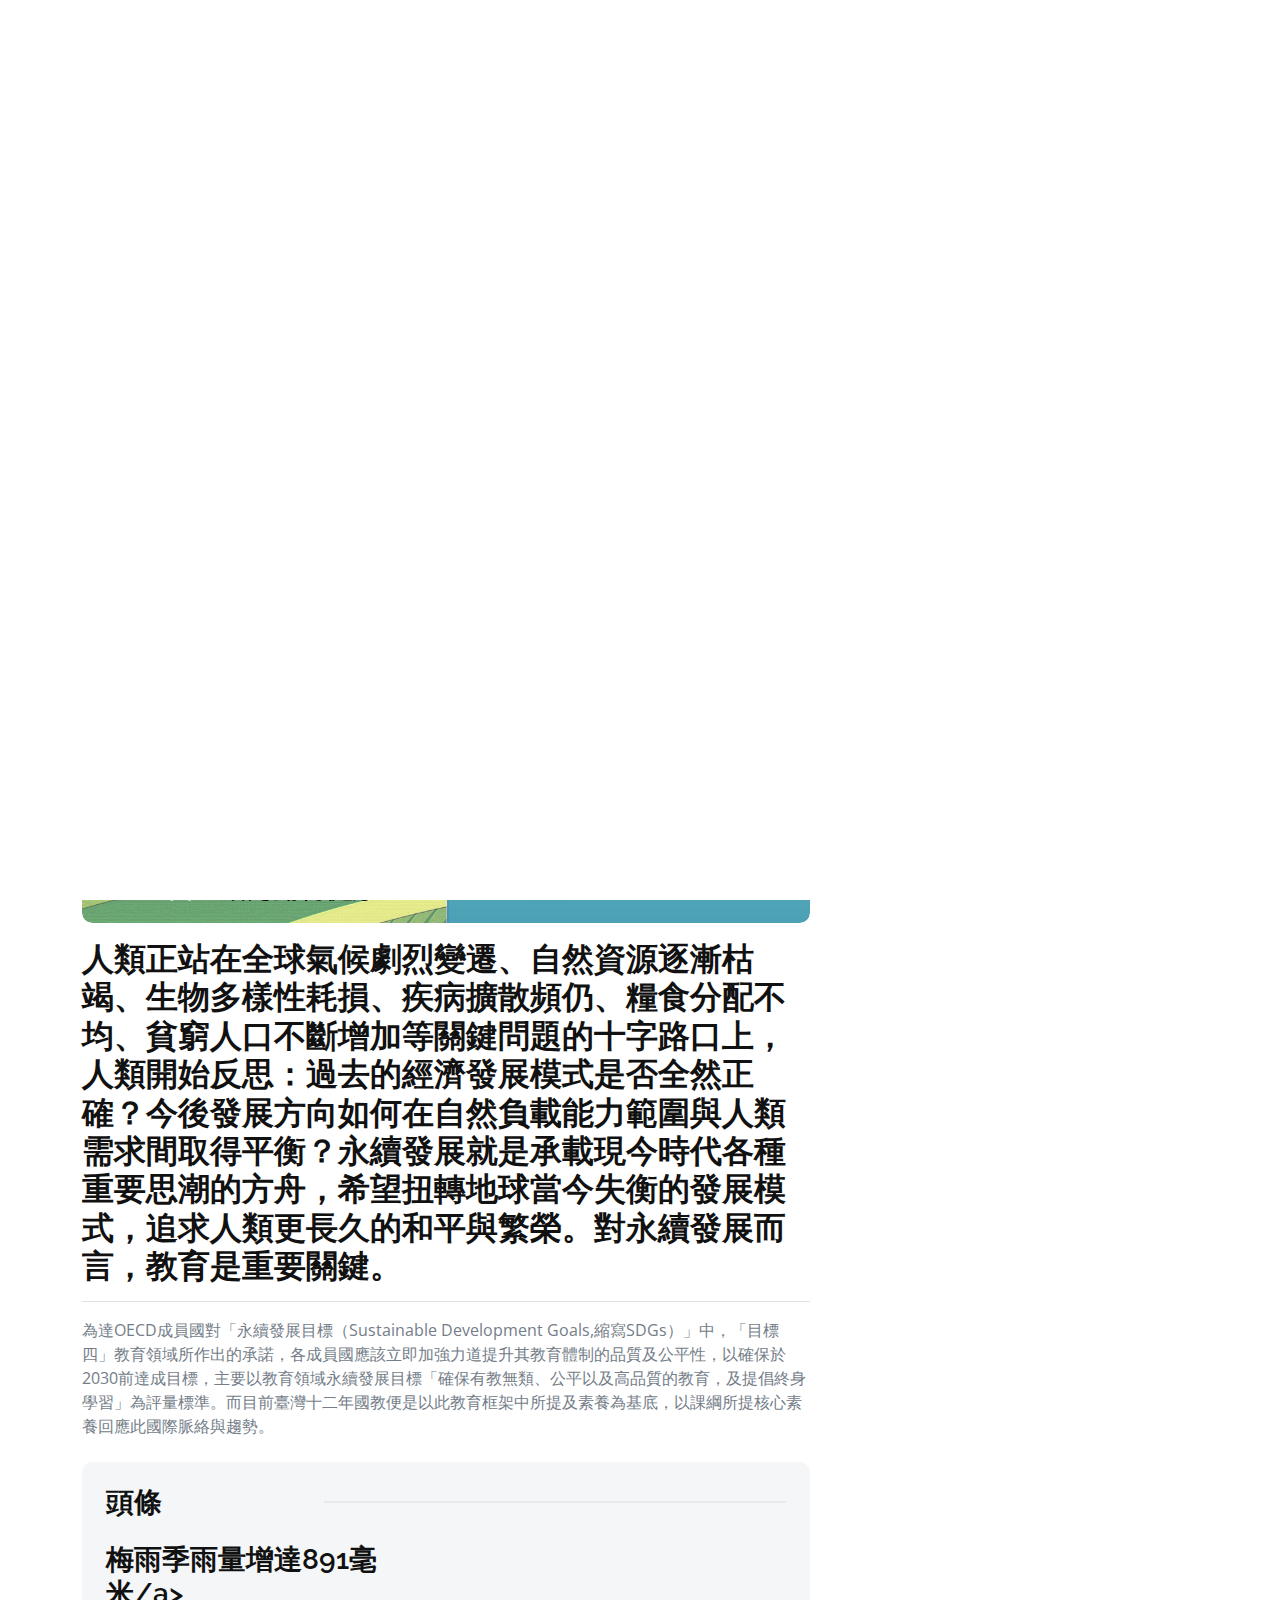
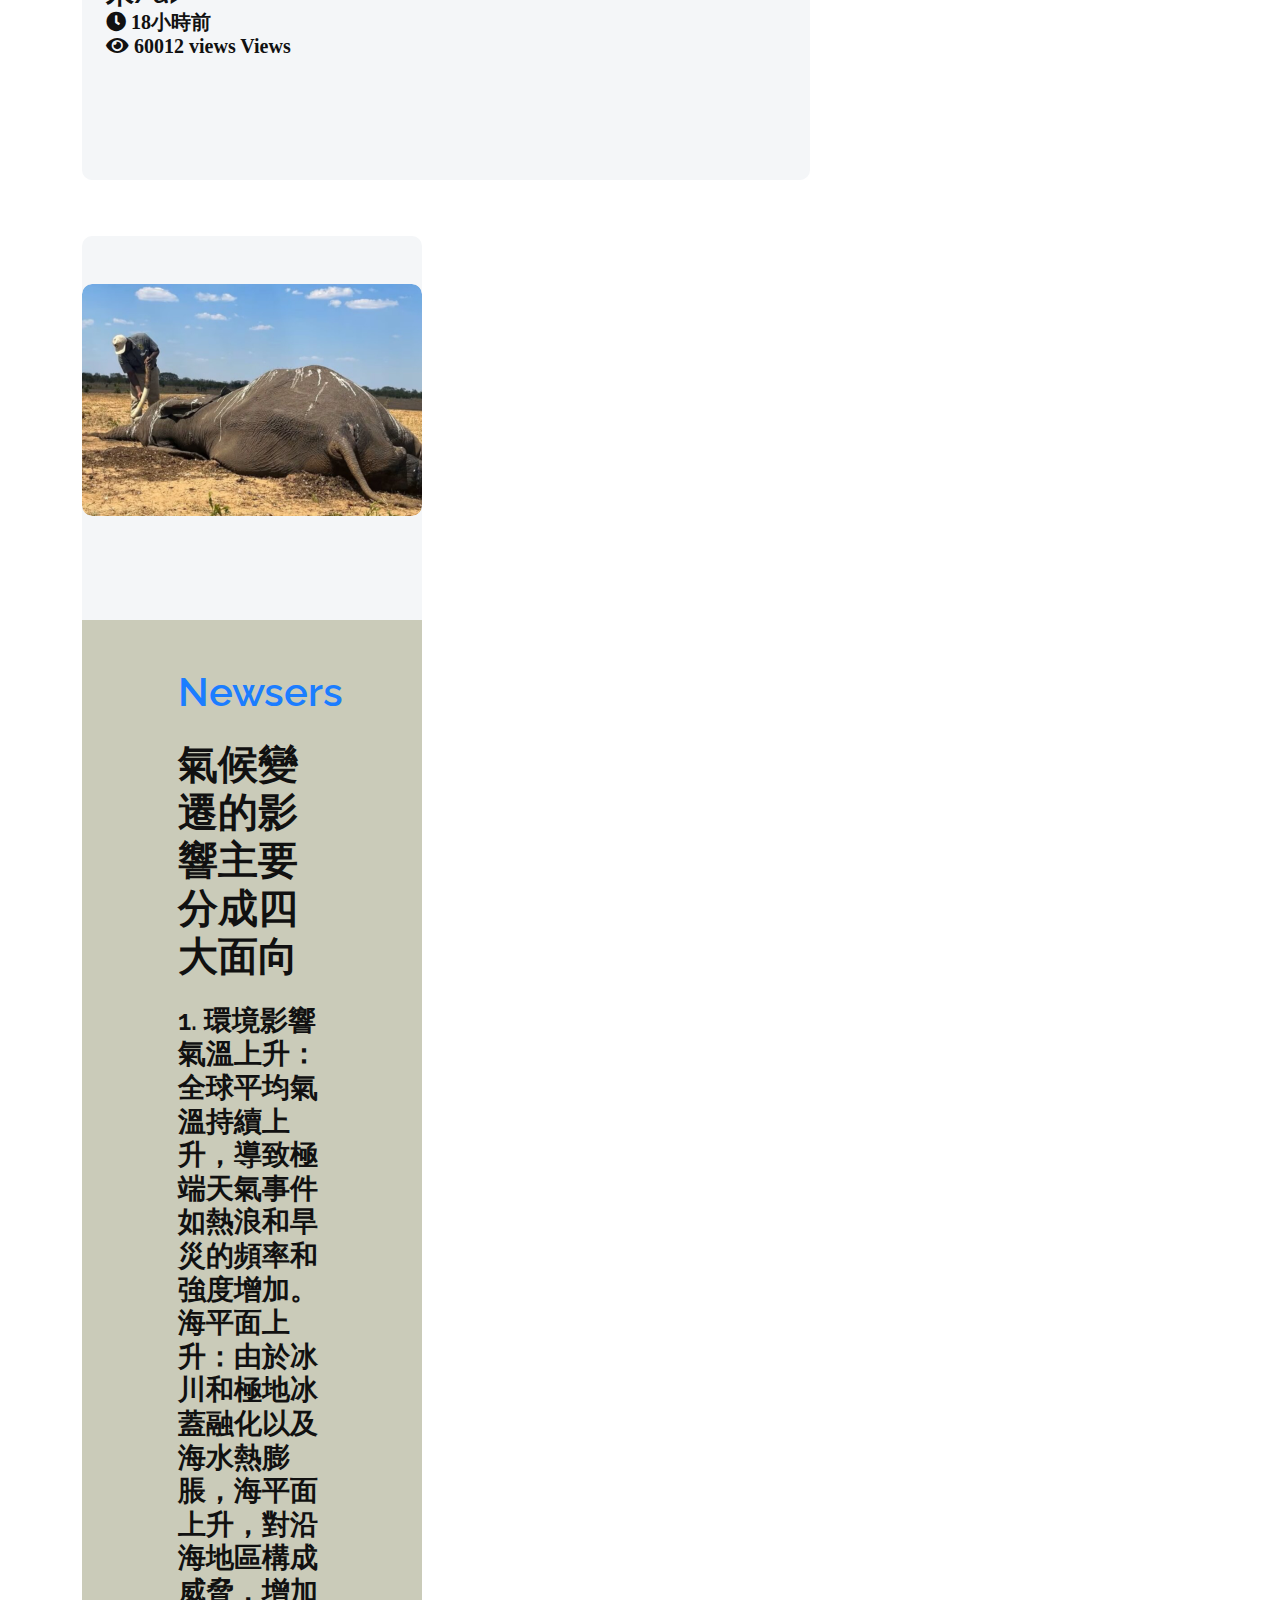
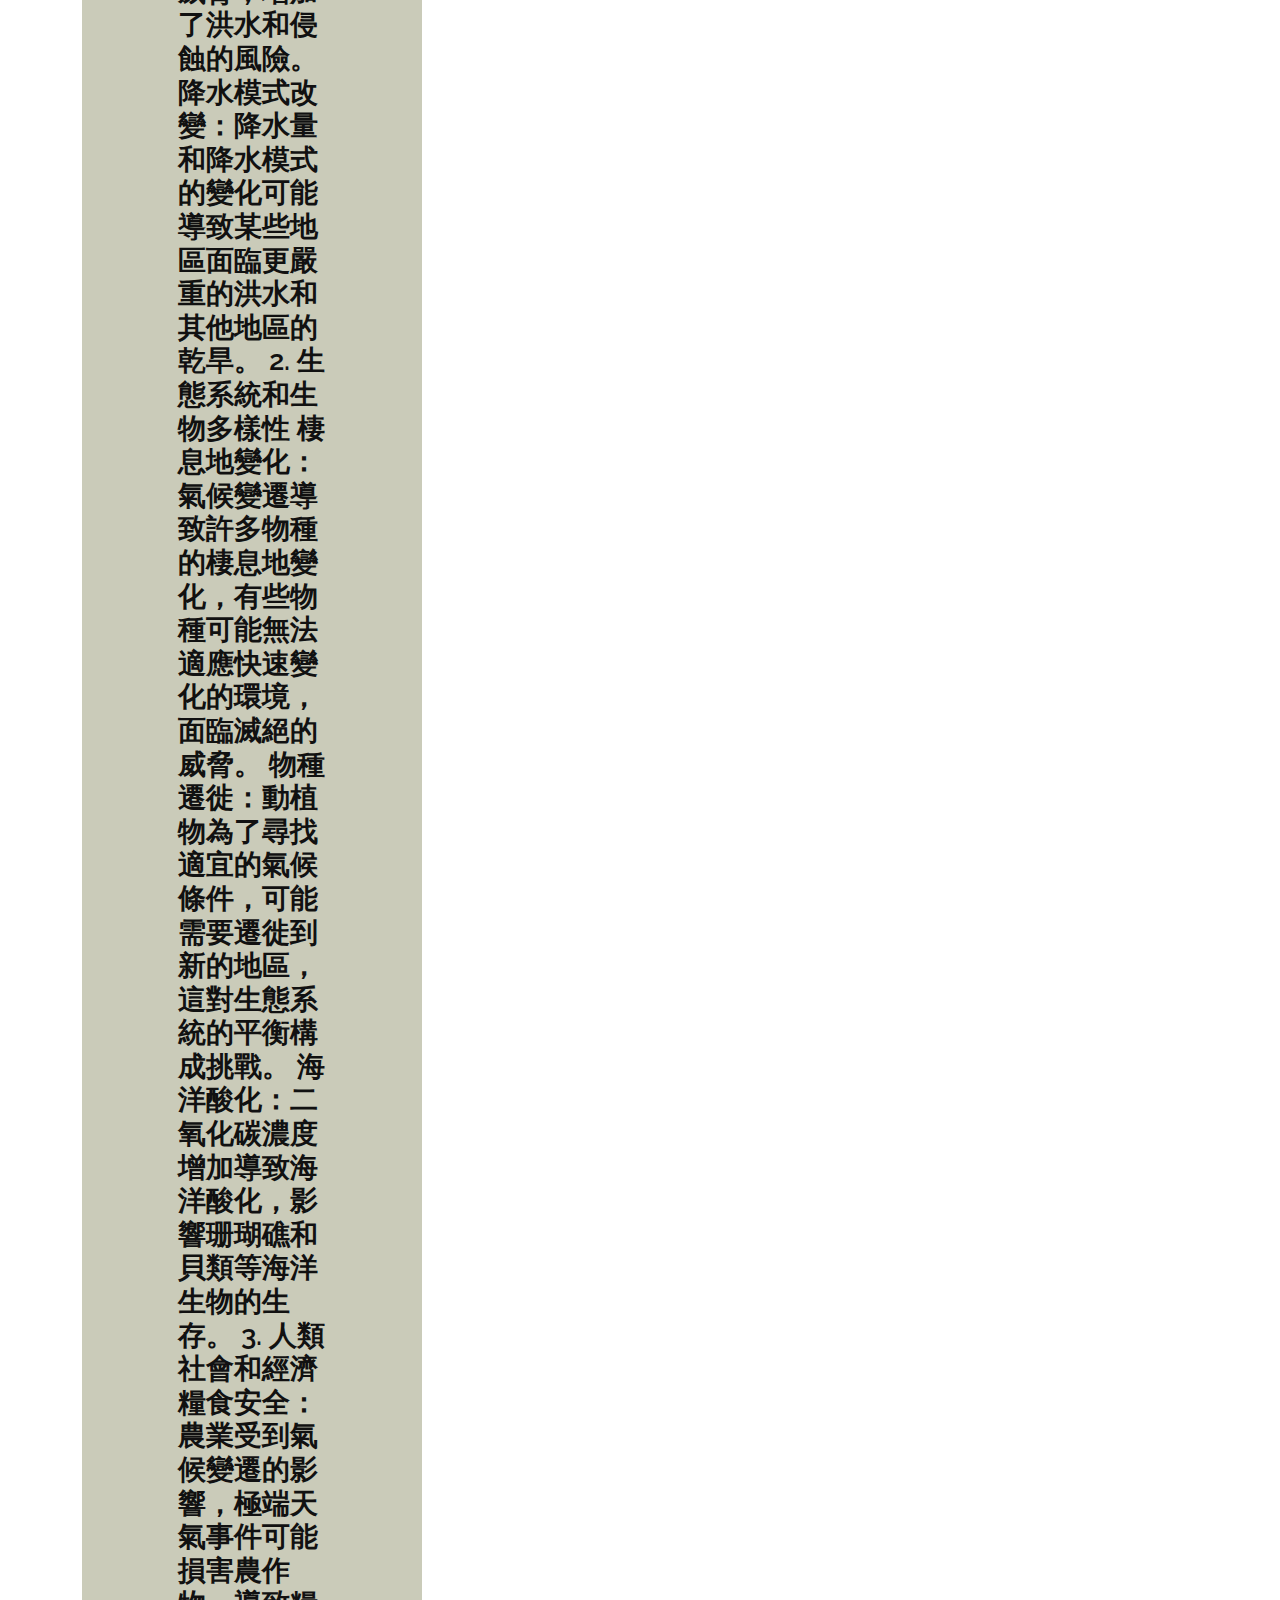
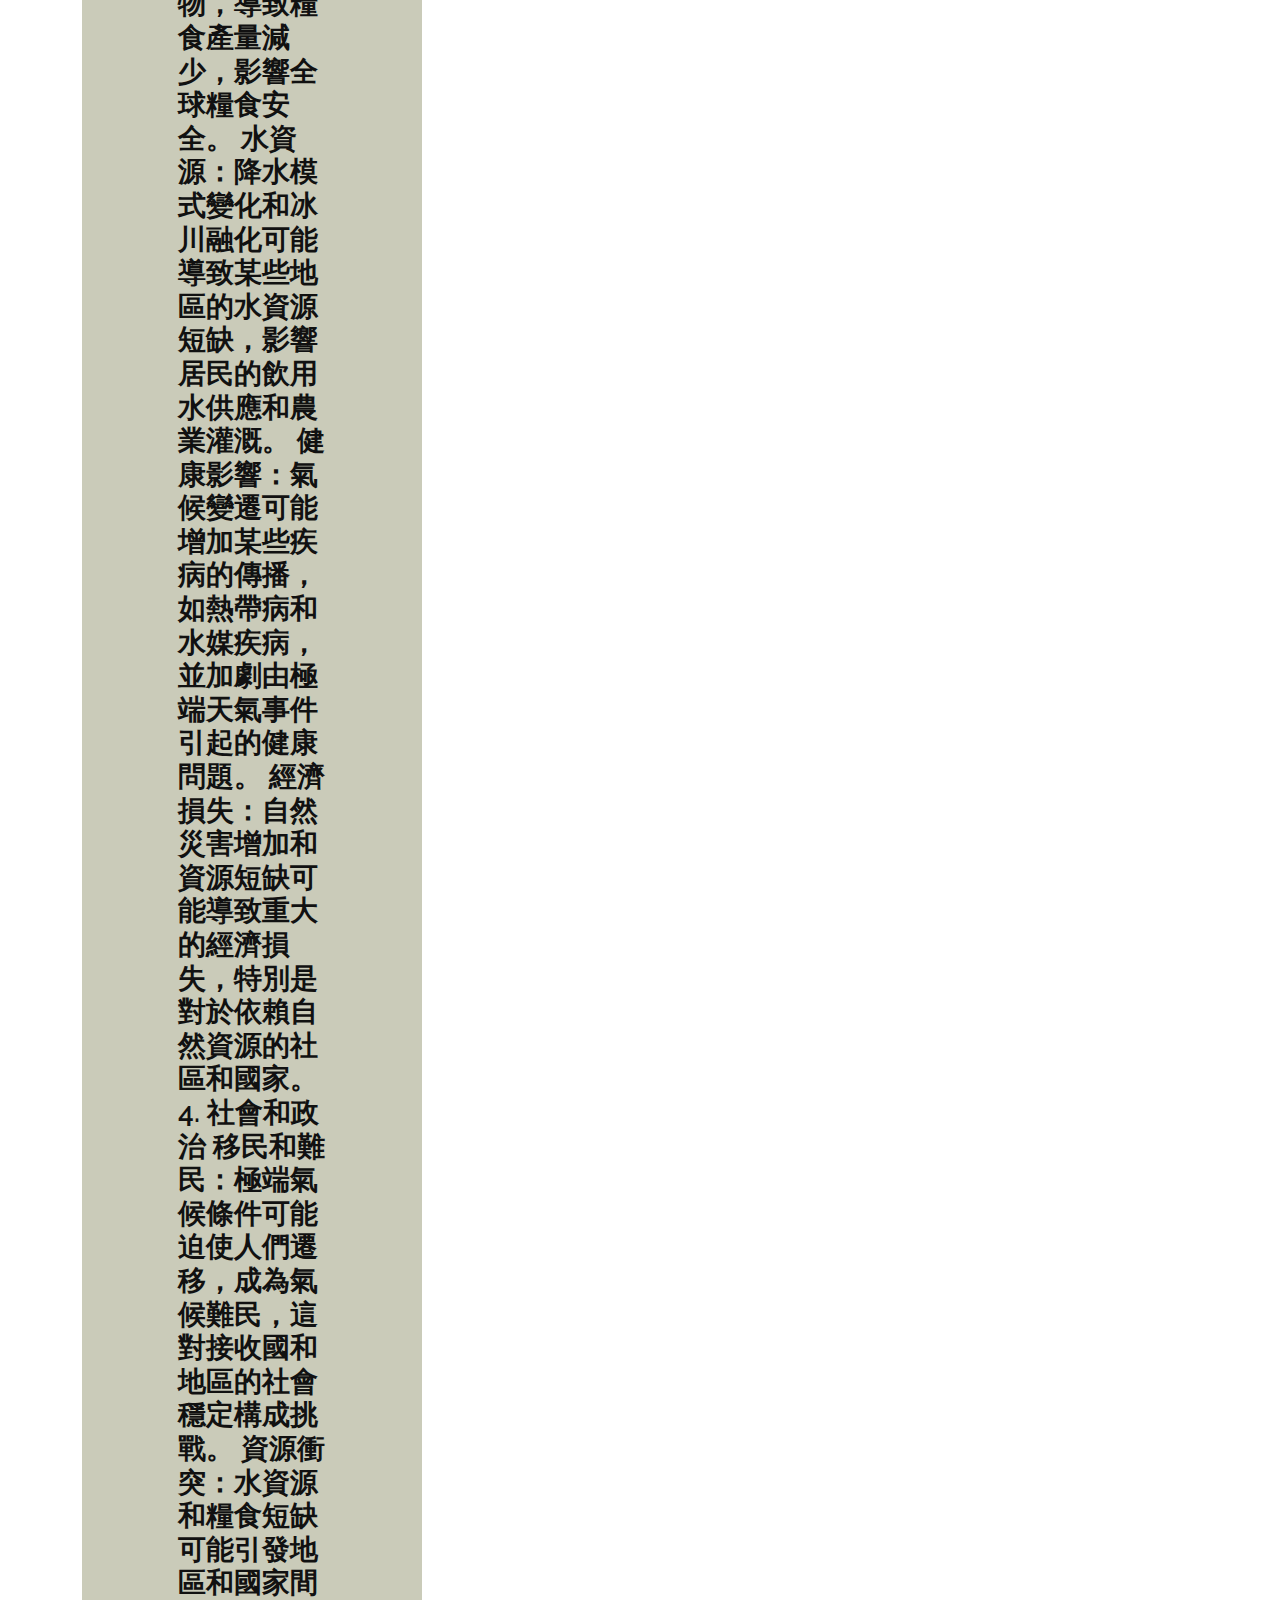
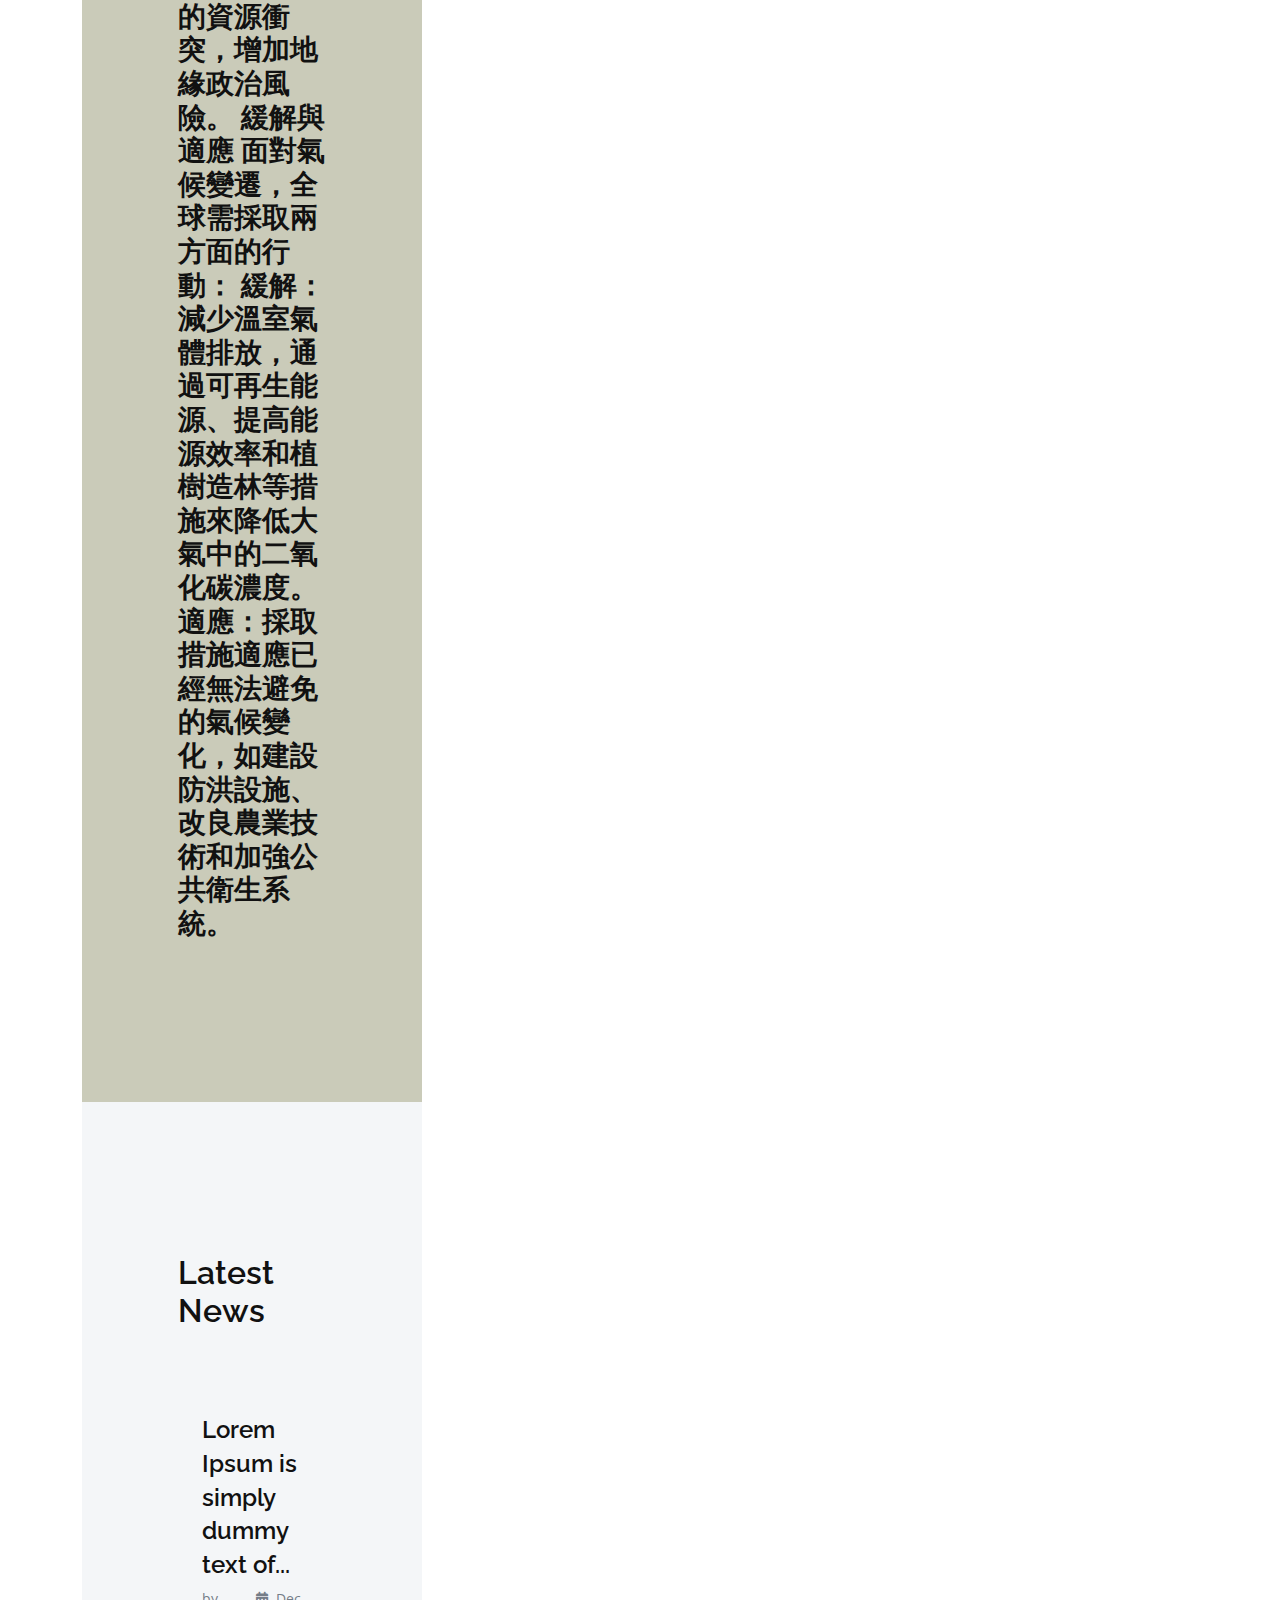
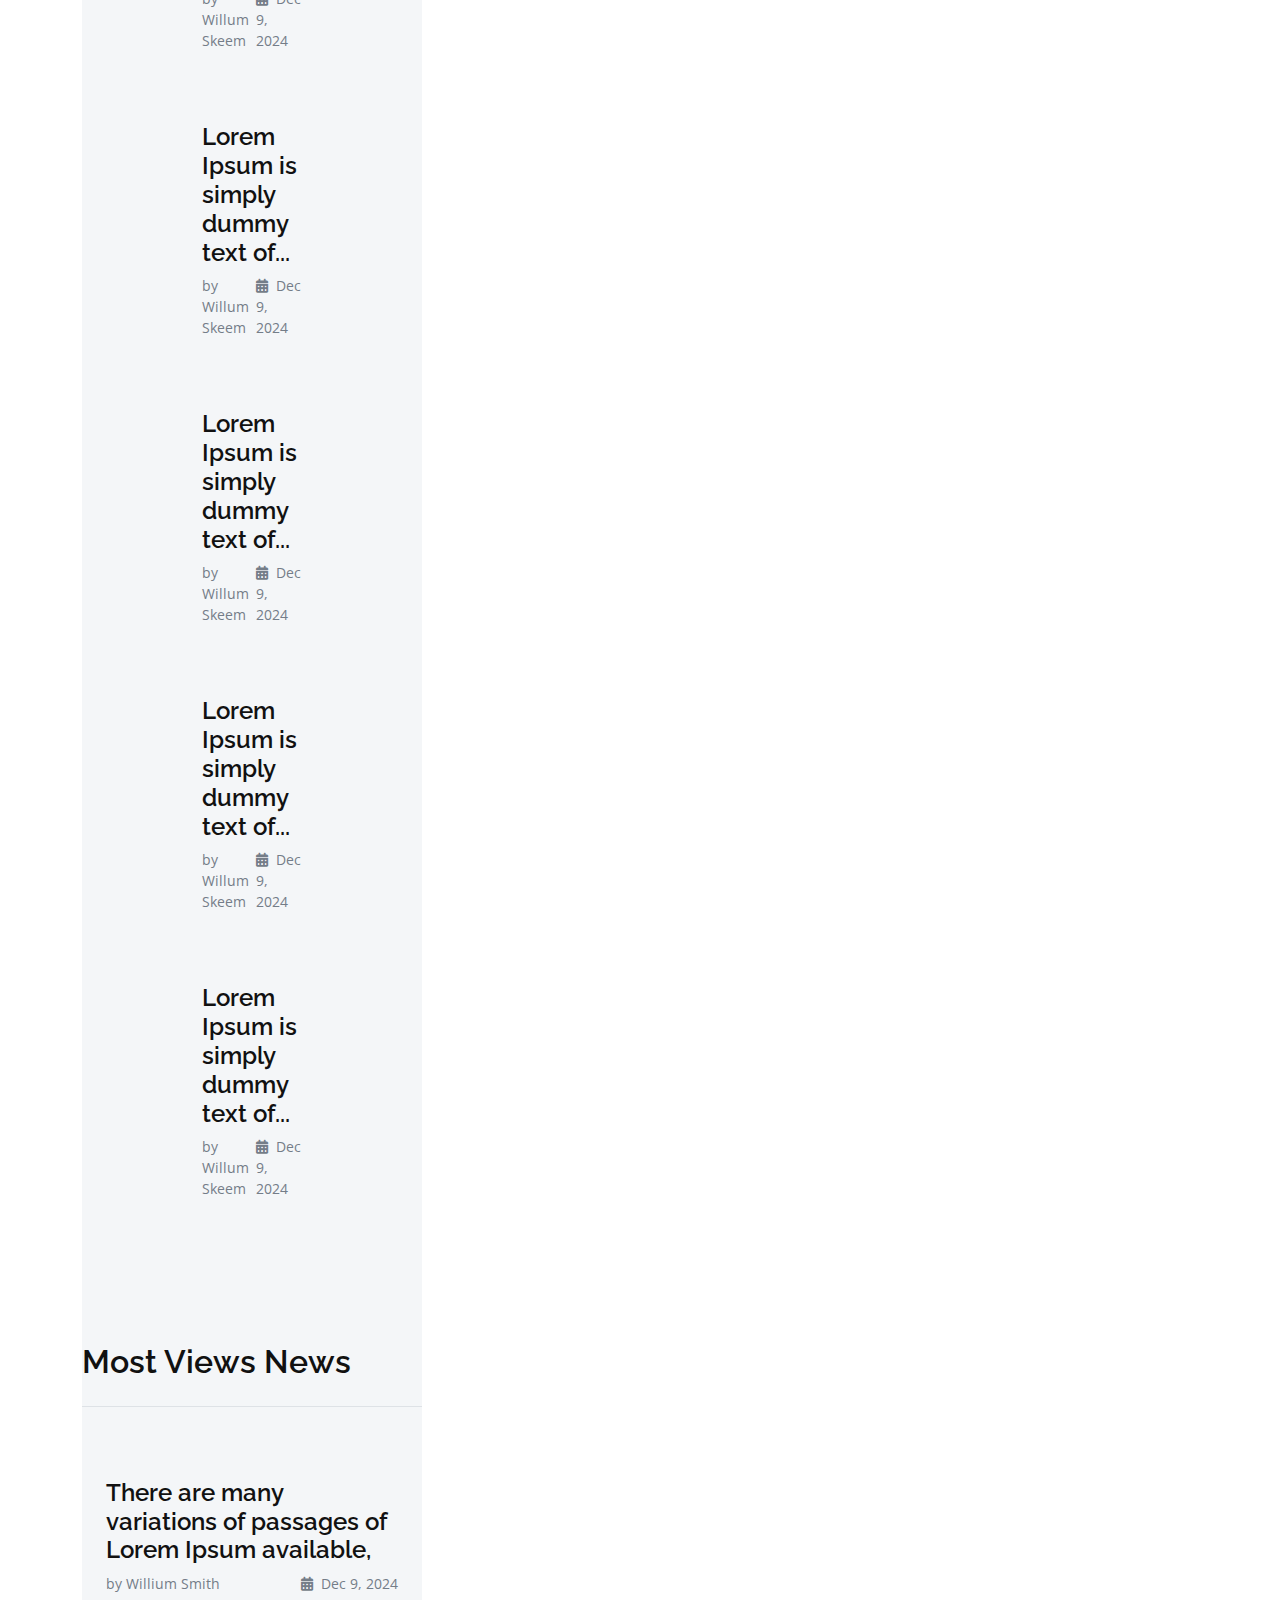
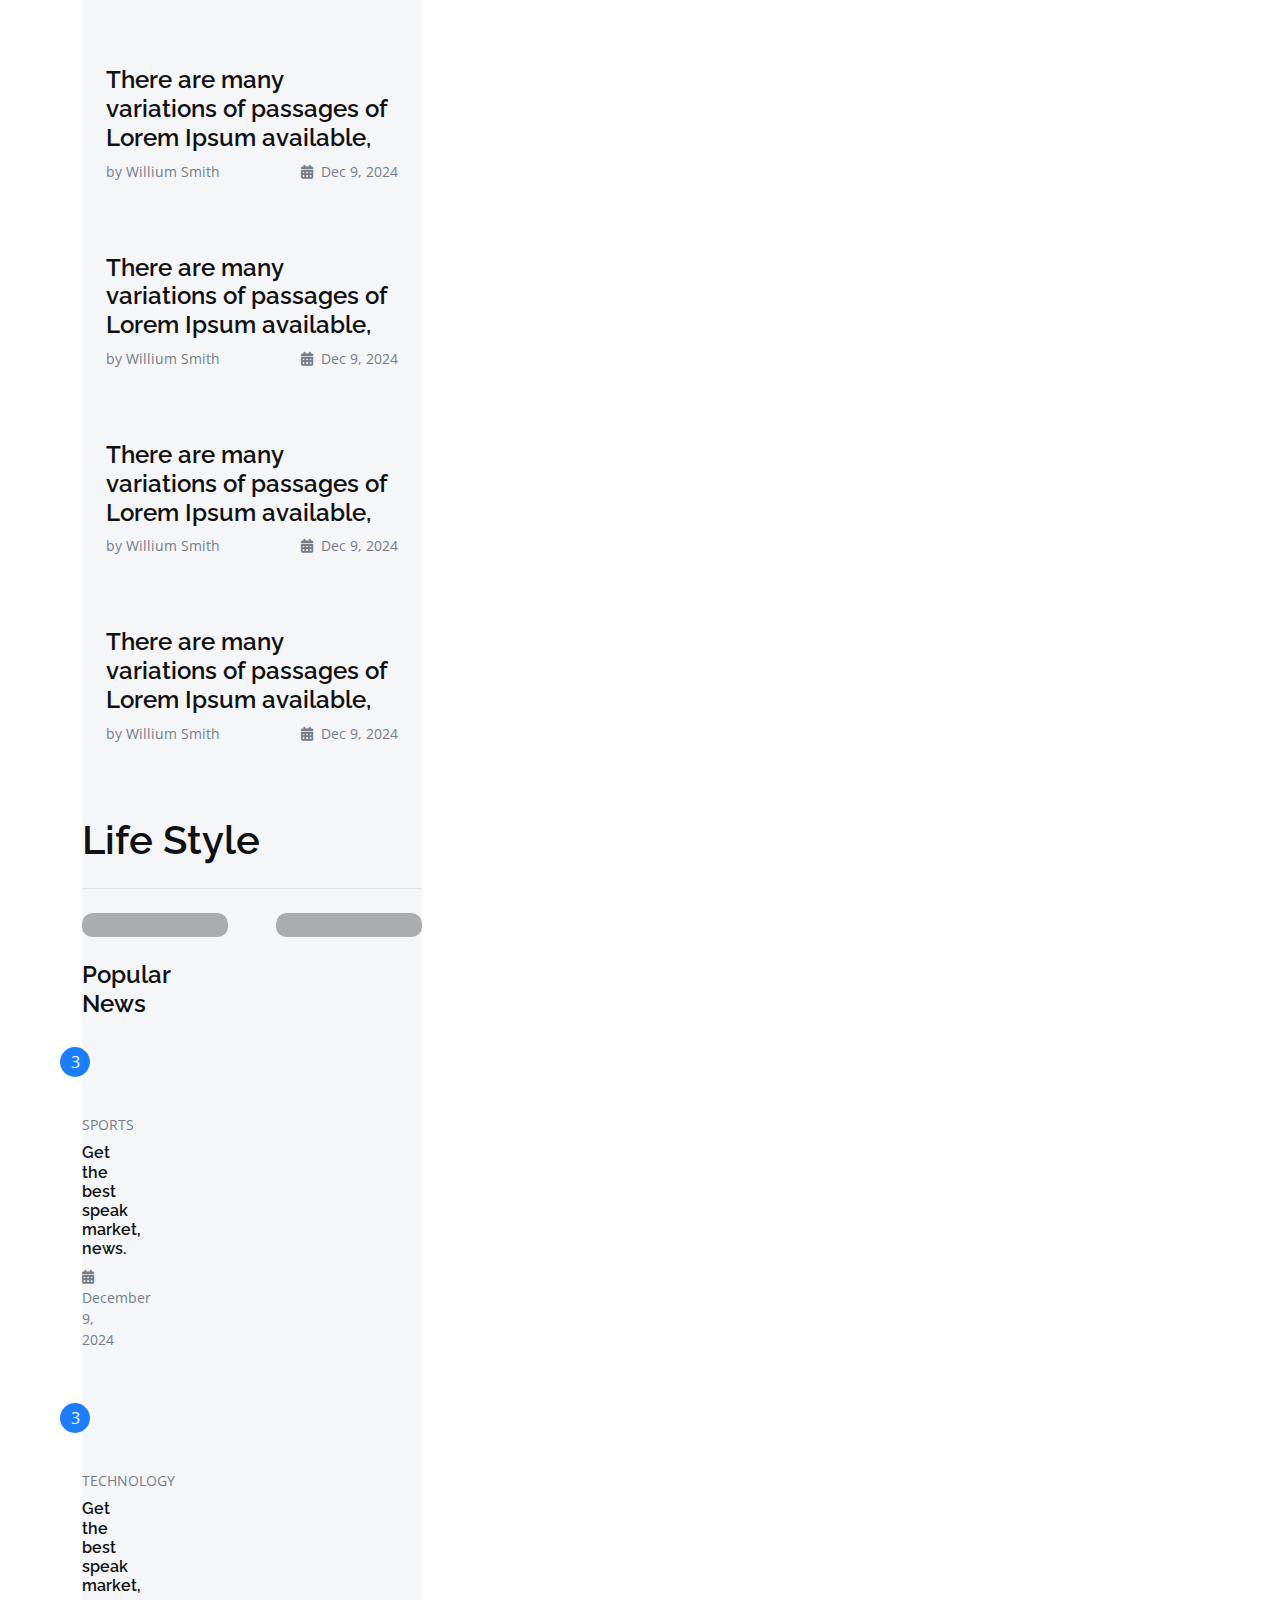
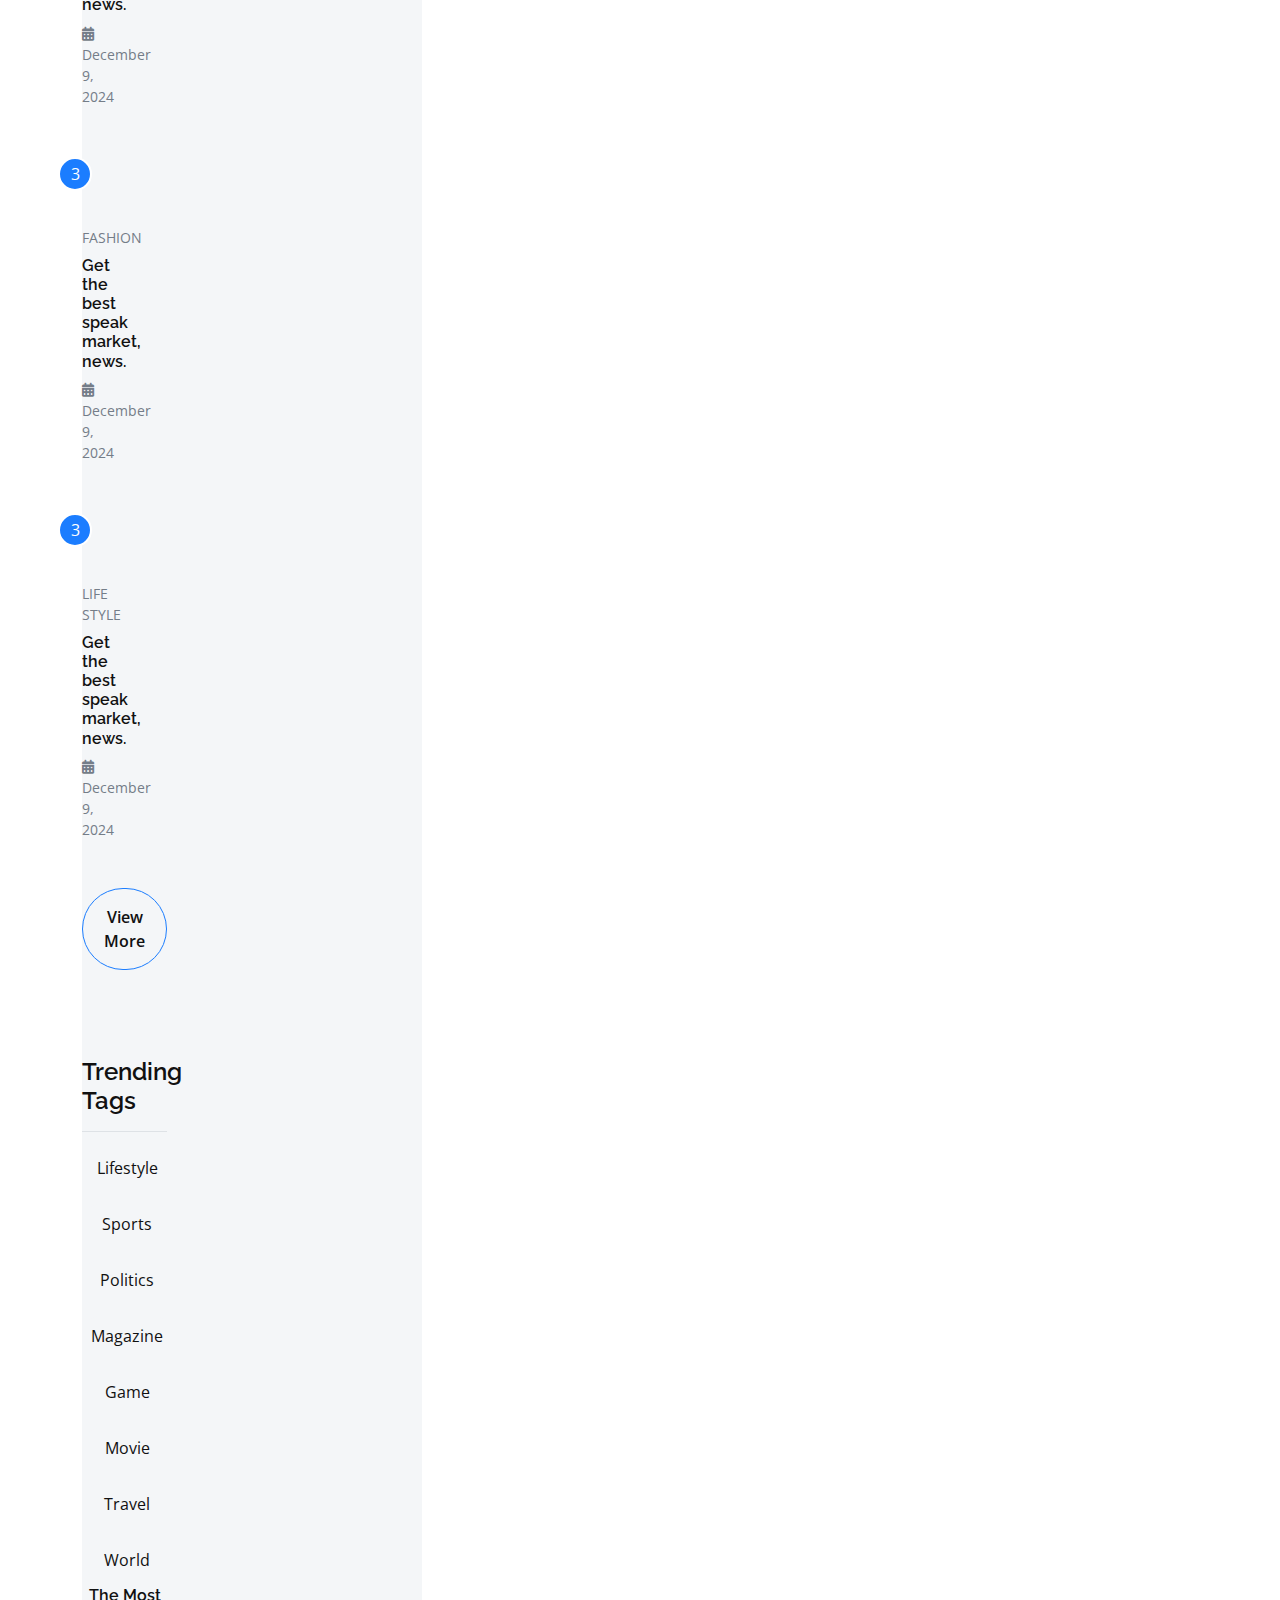
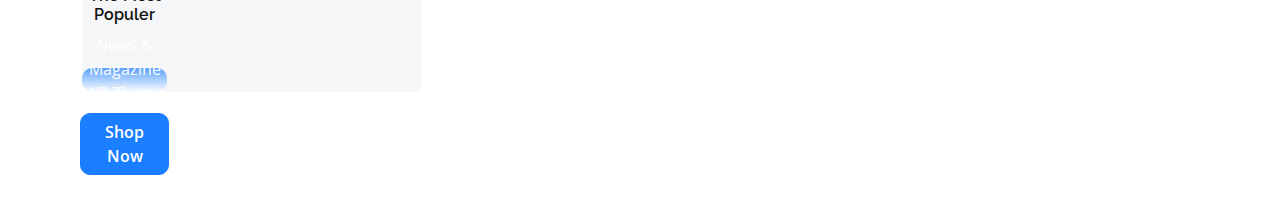
==== commit f2eed2e9: "cc04img" ====
--- a/index.html
+++ b/index.html
@@ -116,7 +116,7 @@
                             </div>
                         </div>
                         <div class="border-bottom py-3">
-                            <a href="#" class="display-4 text-dark mb-0 link-hover">人類正站在全球氣候劇烈變遷、自然資源逐漸枯竭、生物多樣性耗損、疾病擴散頻仍、糧食分配不均、貧窮人口不斷增加等關鍵問題的十字路口上，人類開始反思：過去的經濟發展模式是否全然正確？今後發展方向如何在自然負載能力範圍與人類需求間取得平衡？永續發展就是承載現今時代各種重要思潮的方舟，希望扭轉地球當今失衡的發展模式，追求人類更長久的和平與繁榮。對永續發展而言，教育是重要關鍵。</a>
+                            <a href="#" class="display-4 text-dark mb-0 link-hover ">人類正站在全球氣候劇烈變遷、自然資源逐漸枯竭、生物多樣性耗損、疾病擴散頻仍、糧食分配不均、貧窮人口不斷增加等關鍵問題的十字路口上，人類開始反思：過去的經濟發展模式是否全然正確？今後發展方向如何在自然負載能力範圍與人類需求間取得平衡？永續發展就是承載現今時代各種重要思潮的方舟，希望扭轉地球當今失衡的發展模式，追求人類更長久的和平與繁榮。對永續發展而言，教育是重要關鍵。</a>
                         </div>
                         <p class="mt-3 mb-4">為達OECD成員國對「永續發展目標（Sustainable Development Goals,縮寫SDGs）」中，「目標四」教育領域所作出的承諾，各成員國應該立即加強力道提升其教育體制的品質及公平性，以確保於2030前達成目標，主要以教育領域永續發展目標「確保有教無類、公平以及高品質的教育，及提倡終身學習」為評量標準。而目前臺灣十二年國教便是以此教育框架中所提及素養為基底，以課綱所提核心素養回應此國際脈絡與趨勢。
                         </p>
@@ -131,7 +131,7 @@
                                         <p class="mb-0 fs-5"><i class="fa fa-clock"> 18小時前</i> </p>
                                         <p class="mb-0 fs-5"><i class="fa fa-eye"> 60012 views Views</i></p>
                                     <div class="rounded overflow-hidden">
-                                        <img src="img/news-2.jpg" class="img-fluid rounded img-zoomin w-200" alt="">
+                                        <img src="img/img_ranning.jpg" class="img-fluid rounded img-zoomin w-200" alt="">
                                     </div>
                                 </div>
                                 <div class="col-md-6">
@@ -146,7 +146,7 @@
                             <div class="row g-4">
                                 <div class="col-12">
                                     <div class="rounded overflow-hidden">
-                                        <img src="img/news-3.jpg" class="img-fluid rounded img-zoomin w-100" alt="">
+                                        <img src="img/img_elephantdying.jpg" class="img-fluid rounded img-zoomin w-100" alt="">
                                     </div>
                                 </div>
                                 <div class="col-12">
--- a/css/style.css
+++ b/css/style.css
@@ -242,11 +242,11 @@
     line-height: 1.3rem;
     background: var(--bs-secondary);
     position: absolute;
-    width: 100%;
+    width: 68%;
     top: 50%;
     transform: translateY(-50%);
     height: 1px;
-    right: 20;
+    right: 0;
     opacity: 0.2;
 }
 /*** Top News End ***/
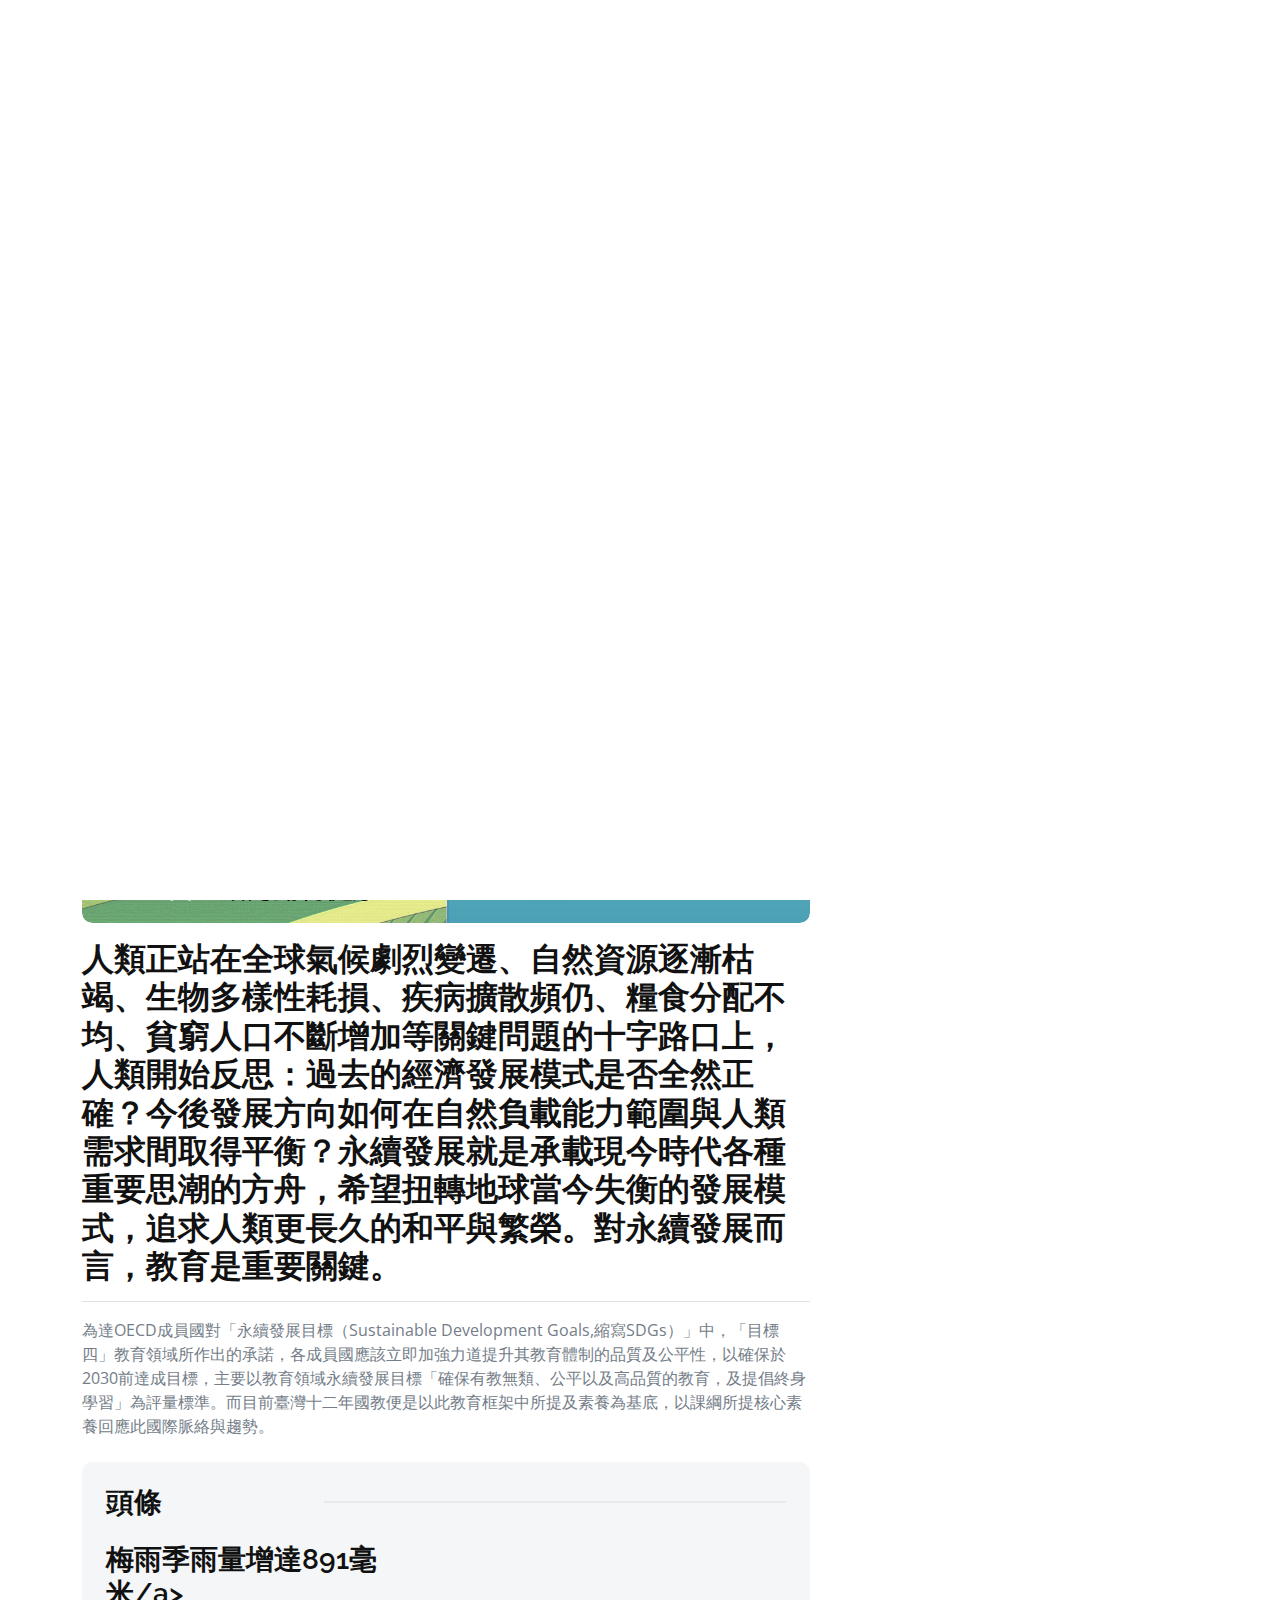
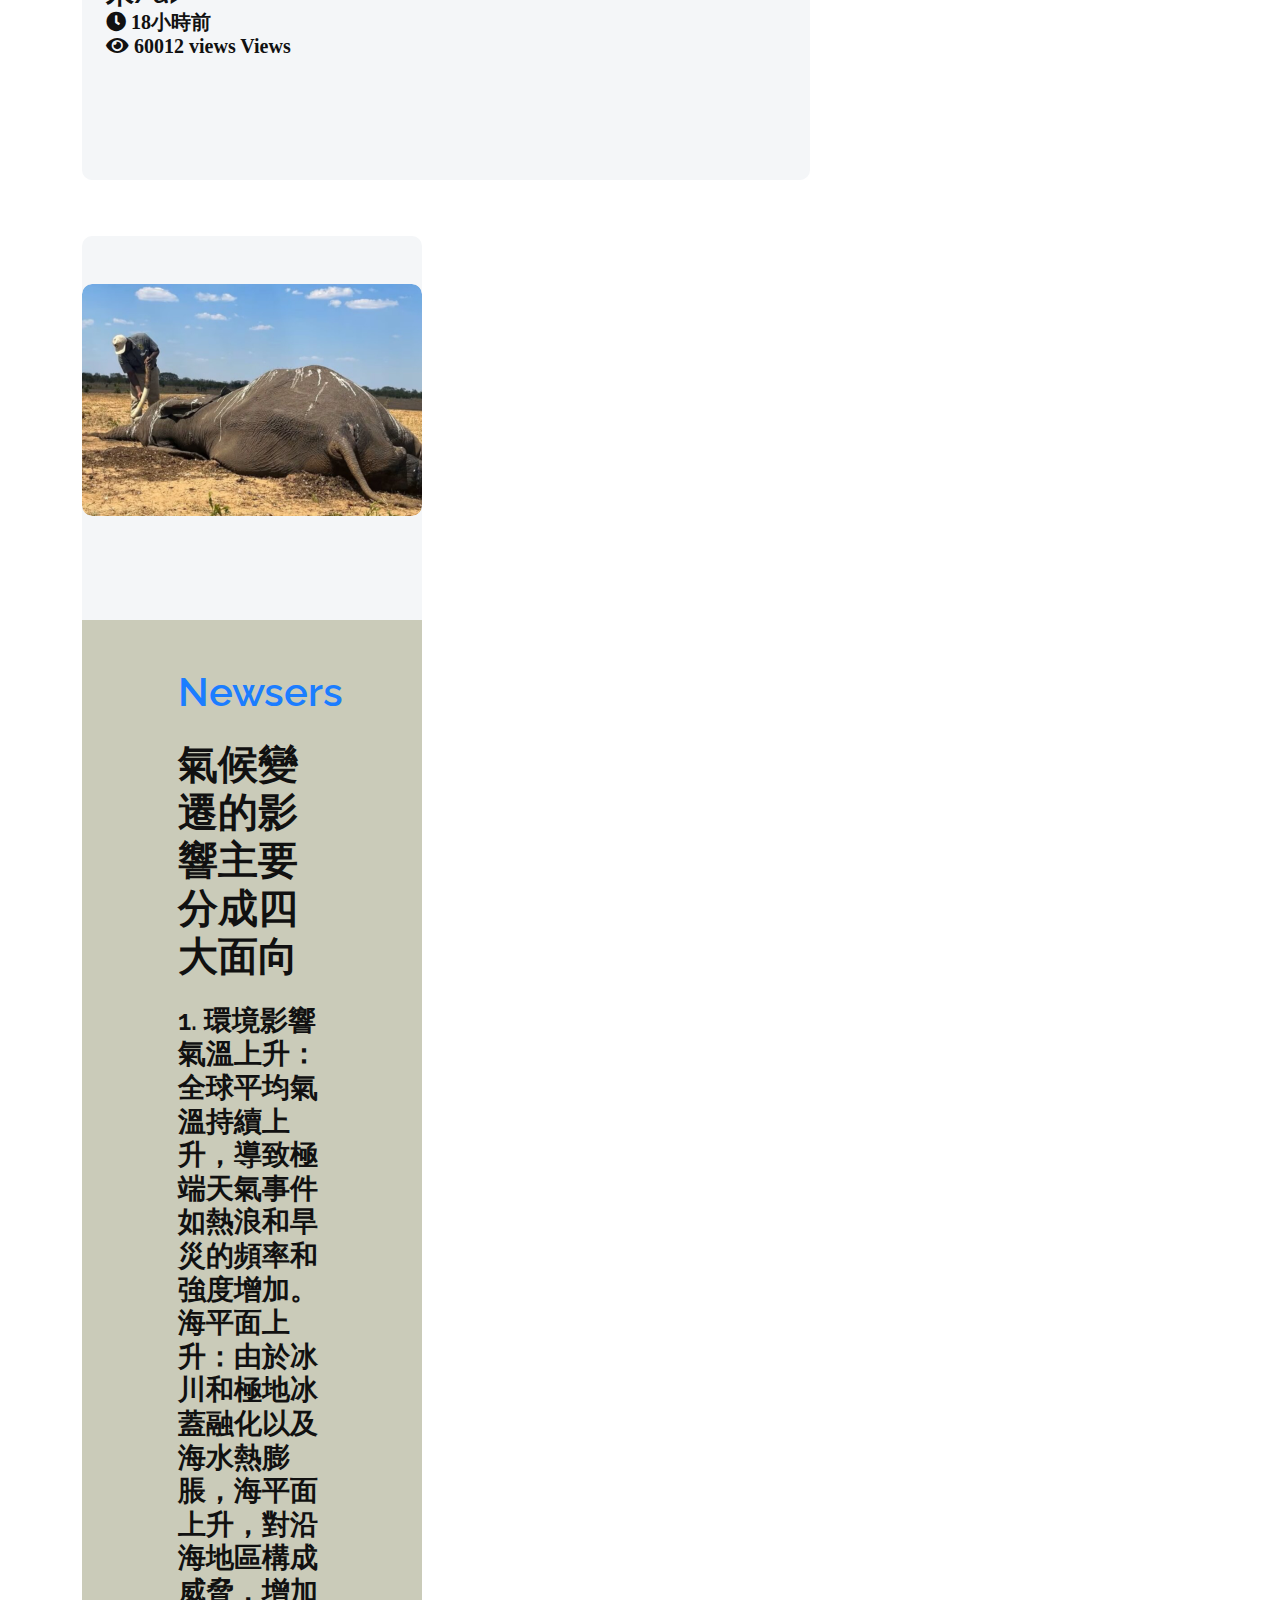
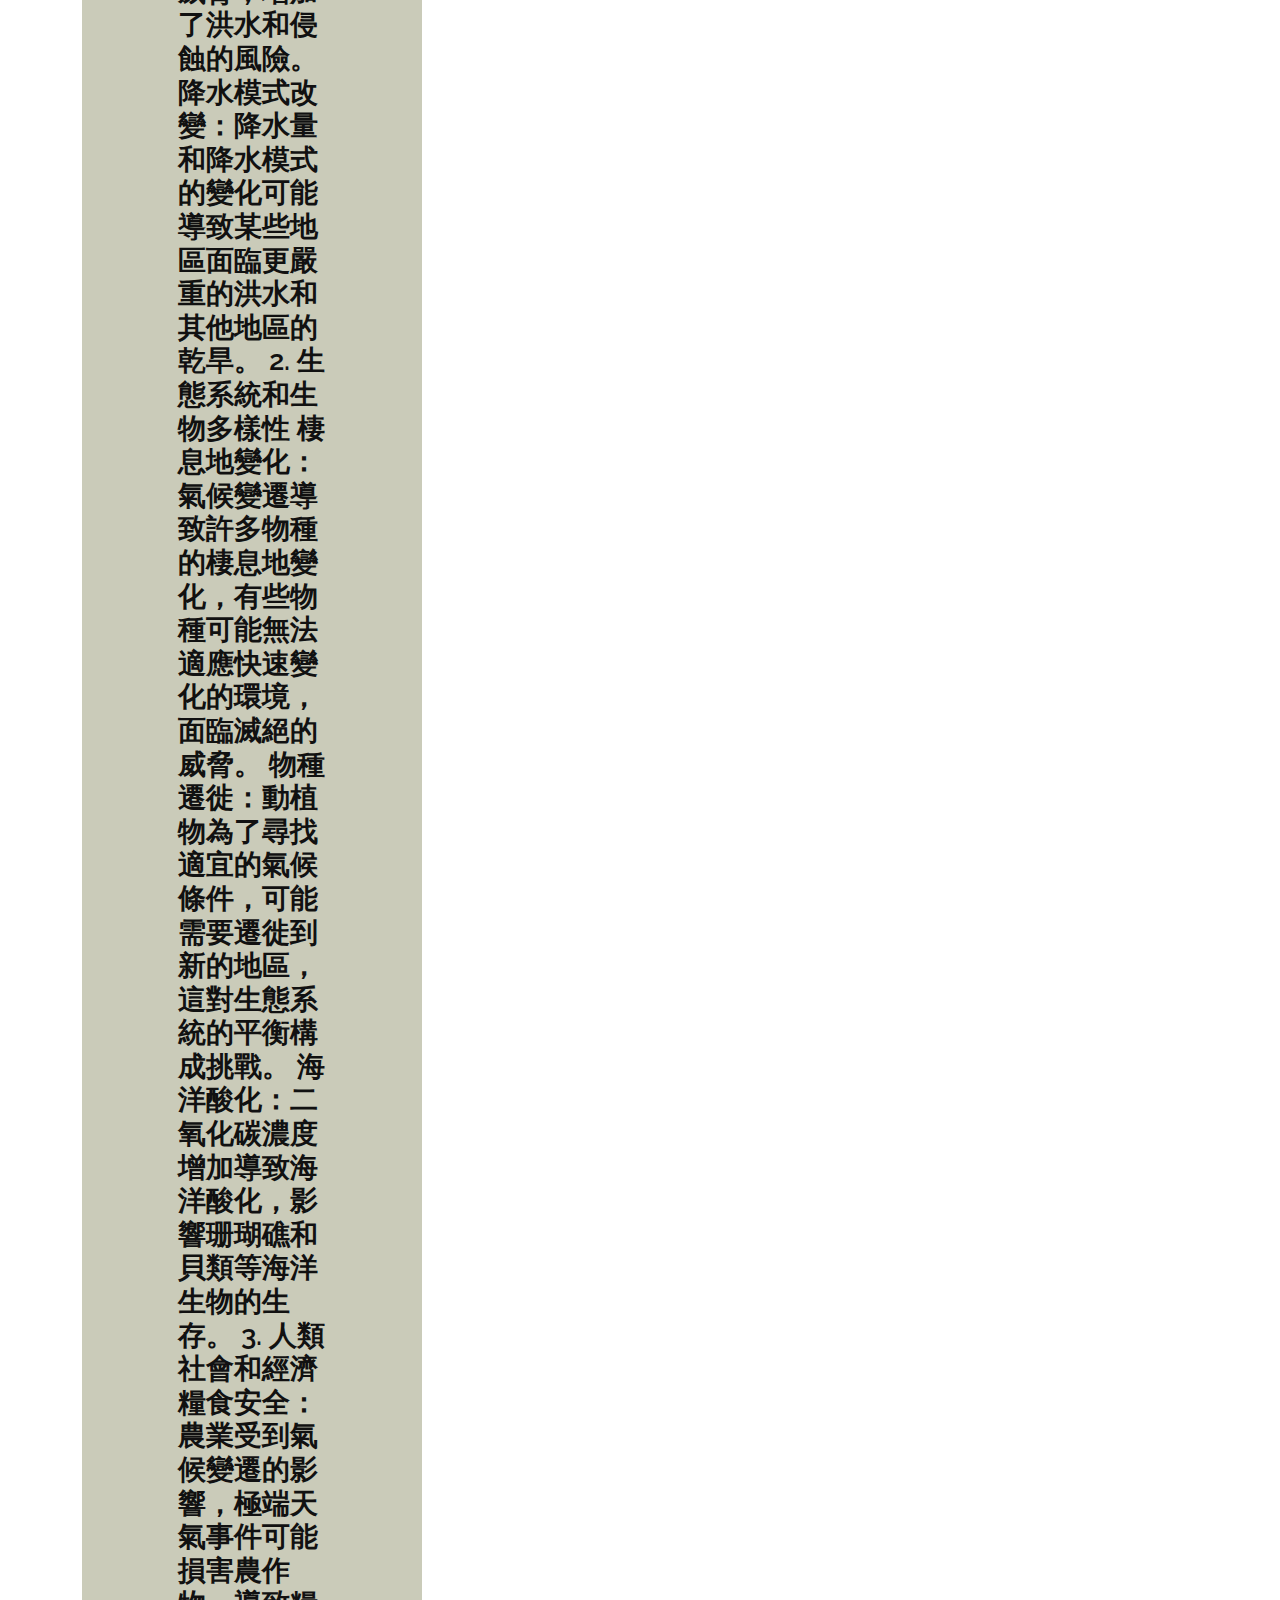
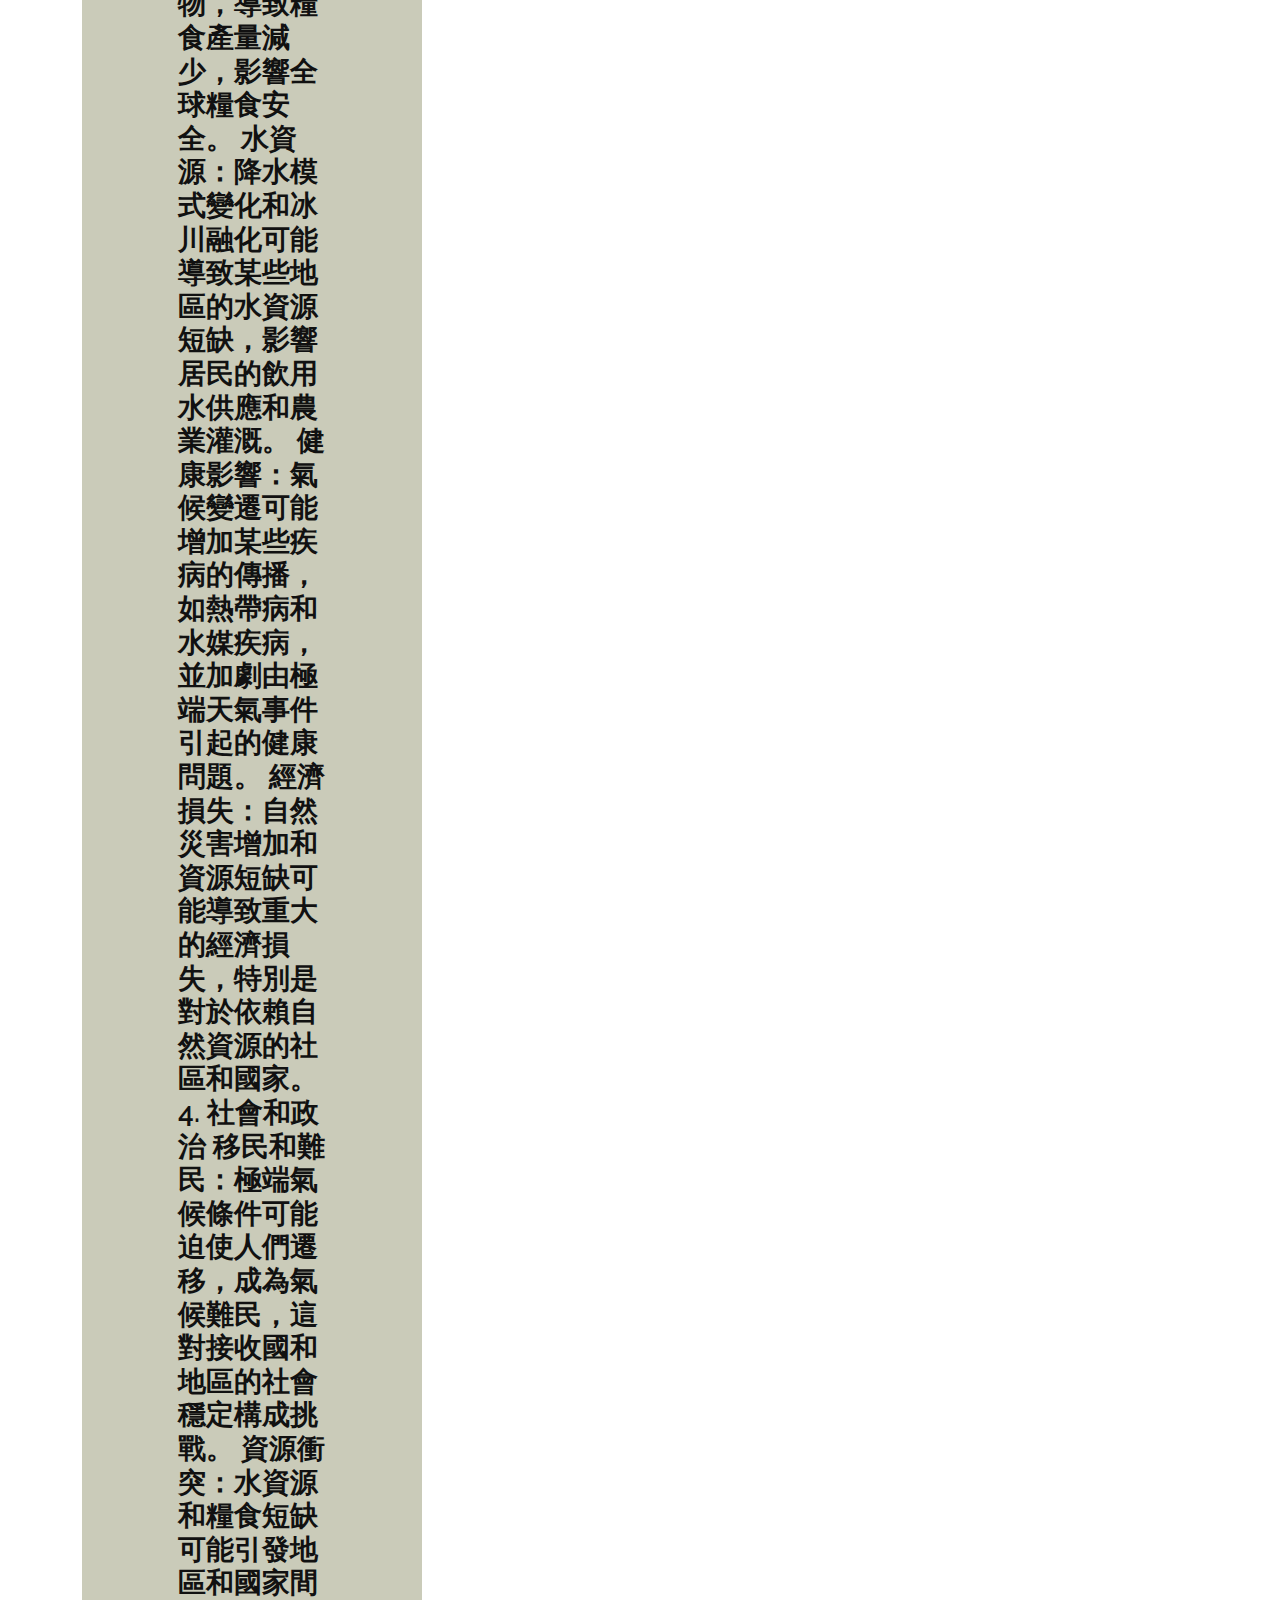
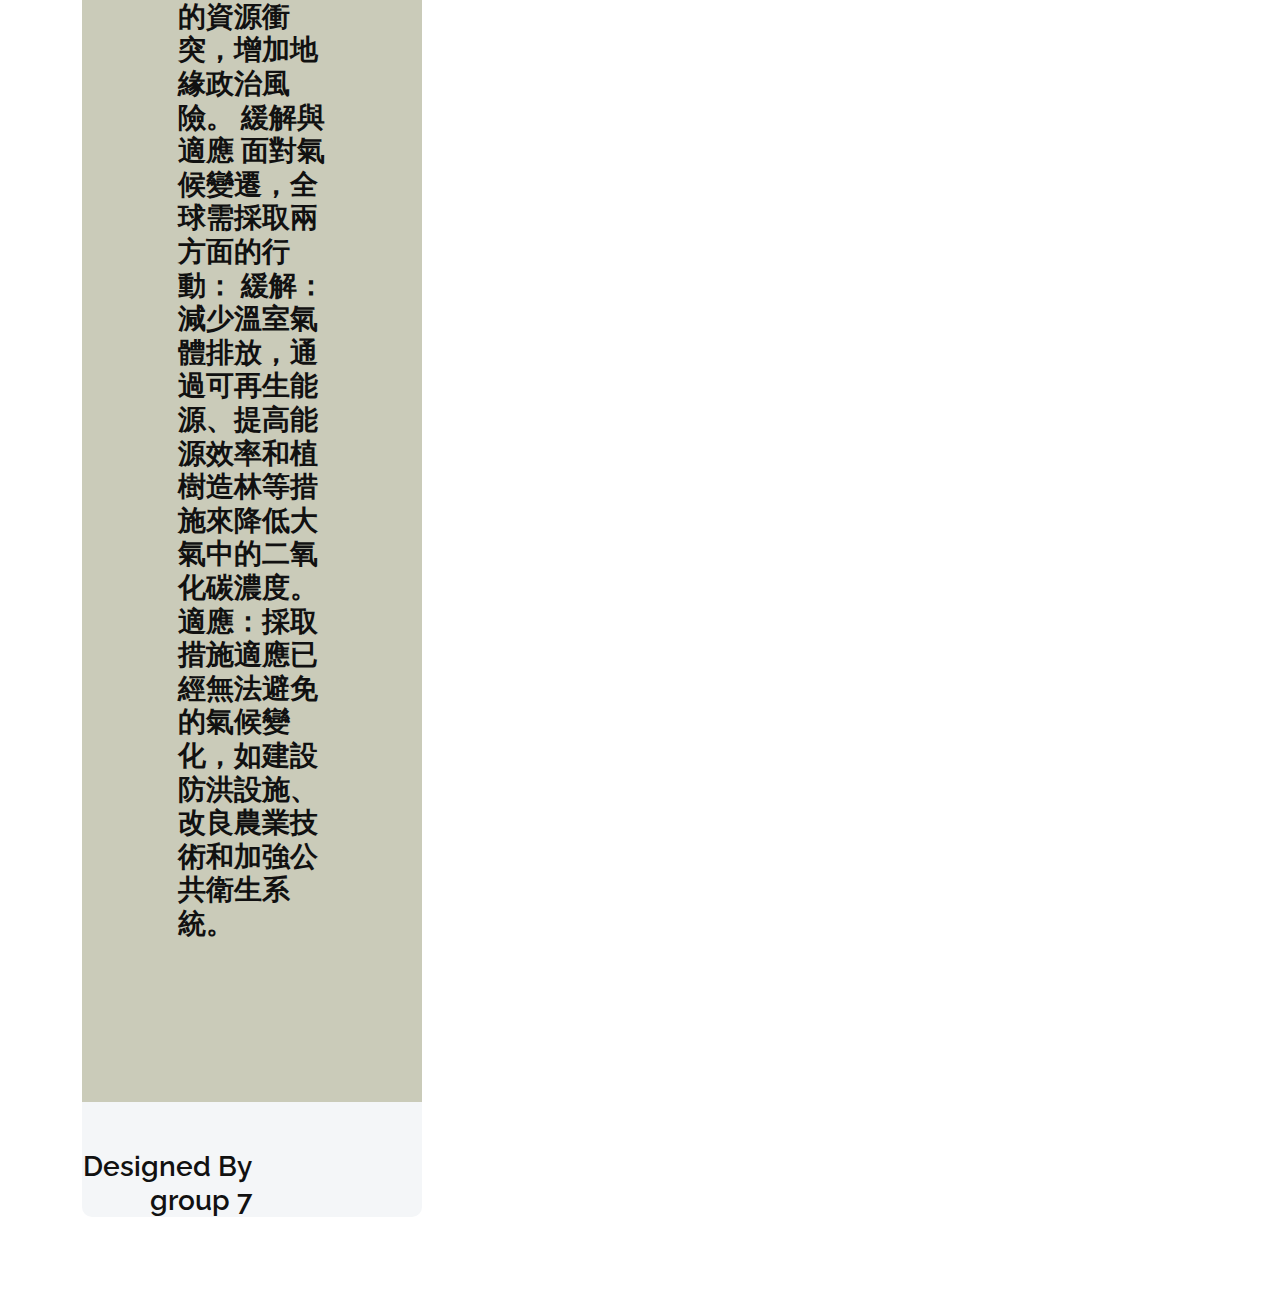
==== commit 94d8e173: "1233" ====
--- a/index.html
+++ b/index.html
@@ -197,366 +197,7 @@
         <!-- Banner End -->
 
 
-        <!-- Latest News Start -->
-        <div class="container-fluid latest-news py-5">
-            <div class="container py-5">
-                <h2 class="mb-4">Latest News</h2>
-                <div class="latest-news-carousel owl-carousel">
-                    <div class="latest-news-item">
-                        <div class="bg-light rounded">
-                            <div class="rounded-top overflow-hidden">
-                                <img src="img/news-7.jpg" class="img-zoomin img-fluid rounded-top w-100" alt="">
-                            </div>
-                            <div class="d-flex flex-column p-4">
-                                <a href="#" class="h4">Lorem Ipsum is simply dummy text of...</a>
-                                <div class="d-flex justify-content-between">
-                                    <a href="#" class="small text-body link-hover">by Willum Skeem</a>
-                                    <small class="text-body d-block"><i class="fas fa-calendar-alt me-1"></i> Dec 9, 2024</small>
-                                </div>
-                            </div>
-                        </div>
-                    </div>
-                    <div class="latest-news-item">
-                        <div class="bg-light rounded">
-                            <div class="rounded-top overflow-hidden">
-                                <img src="img/news-6.jpg" class="img-zoomin img-fluid rounded-top w-100" alt="">
-                            </div>
-                            <div class="d-flex flex-column p-4">
-                                <a href="#" class="h4">Lorem Ipsum is simply dummy text of...</a>
-                                <div class="d-flex justify-content-between">
-                                    <a href="#" class="small text-body link-hover">by Willum Skeem</a>
-                                    <small class="text-body d-block"><i class="fas fa-calendar-alt me-1"></i> Dec 9, 2024</small>
-                                </div>
-                            </div>
-                        </div>
-                    </div>
-                    <div class="latest-news-item">
-                        <div class="bg-light rounded">
-                            <div class="rounded-top overflow-hidden">
-                                <img src="img/news-3.jpg" class="img-zoomin img-fluid rounded-top w-100" alt="">
-                            </div>
-                            <div class="d-flex flex-column p-4">
-                                <a href="#" class="h4">Lorem Ipsum is simply dummy text of...</a>
-                                <div class="d-flex justify-content-between">
-                                    <a href="#" class="small text-body link-hover">by Willum Skeem</a>
-                                    <small class="text-body d-block"><i class="fas fa-calendar-alt me-1"></i> Dec 9, 2024</small>
-                                </div>
-                            </div>
-                        </div>
-                    </div>
-                    <div class="latest-news-item">
-                        <div class="bg-light rounded">
-                            <div class="rounded-top overflow-hidden">
-                                <img src="img/news-4.jpg" class="img-zoomin img-fluid rounded-top w-100" alt="">
-                            </div>
-                            <div class="d-flex flex-column p-4">
-                                <a href="#" class="h4">Lorem Ipsum is simply dummy text of...</a>
-                                <div class="d-flex justify-content-between">
-                                    <a href="#" class="small text-body link-hover">by Willum Skeem</a>
-                                    <small class="text-body d-block"><i class="fas fa-calendar-alt me-1"></i> Dec 9, 2024</small>
-                                </div>
-                            </div>
-                        </div>
-                    </div>
-                    <div class="latest-news-item">
-                        <div class="bg-light rounded">
-                            <div class="rounded-top overflow-hidden">
-                                <img src="img/news-5.jpg" class="img-zoomin img-fluid rounded-top w-100" alt="">
-                            </div>
-                            <div class="d-flex flex-column p-4">
-                                <a href="#" class="h4 ">Lorem Ipsum is simply dummy text of...</a>
-                                <div class="d-flex justify-content-between">
-                                    <a href="#" class="small text-body link-hover">by Willum Skeem</a>
-                                    <small class="text-body d-block"><i class="fas fa-calendar-alt me-1"></i> Dec 9, 2024</small>
-                                </div>
-                            </div>
-                        </div>
-                    </div>
-                </div>
-            </div>
-        </div>
-        <!-- Latest News End -->
-
-
-        
-                            <div class="border-bottom mb-4">
-                                <h2 class="my-4">Most Views News</h2>
-                            </div>
-                            <div class="whats-carousel owl-carousel">
-                                <div class="latest-news-item">
-                                    <div class="bg-light rounded">
-                                        <div class="rounded-top overflow-hidden">
-                                            <img src="img/news-7.jpg" class="img-zoomin img-fluid rounded-top w-100" alt="">
-                                        </div>
-                                        <div class="d-flex flex-column p-4">
-                                            <a href="#" class="h4">There are many variations of passages of Lorem Ipsum available,</a>
-                                            <div class="d-flex justify-content-between">
-                                                <a href="#" class="small text-body link-hover">by Willium Smith</a>
-                                                <small class="text-body d-block"><i class="fas fa-calendar-alt me-1"></i> Dec 9, 2024</small>
-                                            </div>
-                                        </div>
-                                    </div>
-                                </div>
-                                <div class="whats-item">
-                                    <div class="bg-light rounded">
-                                        <div class="rounded-top overflow-hidden">
-                                            <img src="img/news-6.jpg" class="img-zoomin img-fluid rounded-top w-100" alt="">
-                                        </div>
-                                        <div class="d-flex flex-column p-4">
-                                            <a href="#" class="h4">There are many variations of passages of Lorem Ipsum available,</a>
-                                            <div class="d-flex justify-content-between">
-                                                <a href="#" class="small text-body link-hover">by Willium Smith</a>
-                                                <small class="text-body d-block"><i class="fas fa-calendar-alt me-1"></i> Dec 9, 2024</small>
-                                            </div>
-                                        </div>
-                                    </div>
-                                </div>
-                                <div class="whats-item">
-                                    <div class="bg-light rounded">
-                                        <div class="rounded-top overflow-hidden">
-                                            <img src="img/news-3.jpg" class="img-zoomin img-fluid rounded-top w-100" alt="">
-                                        </div>
-                                        <div class="d-flex flex-column p-4">
-                                            <a href="#" class="h4">There are many variations of passages of Lorem Ipsum available,</a>
-                                            <div class="d-flex justify-content-between">
-                                                <a href="#" class="small text-body link-hover">by Willium Smith</a>
-                                                <small class="text-body d-block"><i class="fas fa-calendar-alt me-1"></i> Dec 9, 2024</small>
-                                            </div>
-                                        </div>
-                                    </div>
-                                </div>
-                                <div class="whats-item">
-                                    <div class="bg-light rounded">
-                                        <div class="rounded-top overflow-hidden">
-                                            <img src="img/news-4.jpg" class="img-zoomin img-fluid rounded-top w-100" alt="">
-                                        </div>
-                                        <div class="d-flex flex-column p-4">
-                                            <a href="#" class="h4">There are many variations of passages of Lorem Ipsum available,</a>
-                                            <div class="d-flex justify-content-between">
-                                                <a href="#" class="small text-body link-hover">by Willium Smith</a>
-                                                <small class="text-body d-block"><i class="fas fa-calendar-alt me-1"></i> Dec 9, 2024</small>
-                                            </div>
-                                        </div>
-                                    </div>
-                                </div>
-                                <div class="whats-item">
-                                    <div class="bg-light rounded">
-                                        <div class="rounded-top overflow-hidden">
-                                            <img src="img/news-5.jpg" class="img-zoomin img-fluid rounded-top w-100" alt="">
-                                        </div>
-                                        <div class="d-flex flex-column p-4">
-                                            <a href="#" class="h4">There are many variations of passages of Lorem Ipsum available,</a>
-                                            <div class="d-flex justify-content-between">
-                                                <a href="#" class="small text-body link-hover">by Willium Smith</a>
-                                                <small class="text-body d-block"><i class="fas fa-calendar-alt me-1"></i> Dec 9, 2024</small>
-                                            </div>
-                                        </div>
-                                    </div>
-                                </div>
-                            </div>
-                            <div class="mt-5 lifestyle">
-                                <div class="border-bottom mb-4">
-                                    <h1 class="mb-4">Life Style</h1>
-                                </div>
-                                <div class="row g-4">
-                                    <div class="col-lg-6">
-                                        <div class="lifestyle-item rounded">
-                                            <img src="img/lifestyle-1.jpg" class="img-fluid w-100 rounded" alt="">
-                                            <div class="lifestyle-content">
-                                               <div class="mt-auto">
-                                                    <a href="#" class="h4 text-white link-hover">There are many variations of passages of Lorem Ipsum available,</a>
-                                                    <div class="d-flex justify-content-between mt-4">
-                                                        <a href="#" class="small text-white link-hover">By Willium Smith</a>
-                                                        <small class="text-white d-block"><i class="fas fa-calendar-alt me-1"></i> Dec 9, 2024</small>
-                                                    </div>
-                                               </div>
-                                            </div>
-                                        </div>
-                                    </div>
-                                    <div class="col-lg-6">
-                                        <div class="lifestyle-item rounded">
-                                            <img src="img/lifestyle-2.jpg" class="img-fluid w-100 rounded" alt="">
-                                            <div class="lifestyle-content">
-                                               <div class="mt-auto">
-                                                    <a href="#" class="h4 text-white link-hover">There are many variations of passages of Lorem Ipsum available,</a>
-                                                    <div class="d-flex justify-content-between mt-4">
-                                                        <a href="#" class="small text-white link-hover">By Willium Smith</a>
-                                                        <small class="text-white d-block"><i class="fas fa-calendar-alt me-1"></i> Dec 9, 2024</small>
-                                                    </div>
-                                               </div>
-                                            </div>
-                                        </div>
-                                    </div>
-                                </div>
-                            </div>
-                        </div>
-                        <div class="col-lg-4 col-xl-3">
-                            <div class="row g-4">
-                                <div class="col-12">
-                                   
-                                            </div>
-                                        </div>
-                                        <h4 class="my-4">Popular News</h4>
-                                        <div class="row g-4">
-                                            <div class="col-12">
-                                                <div class="row g-4 align-items-center features-item">
-                                                    <div class="col-4">
-                                                        <div class="rounded-circle position-relative">
-                                                            <div class="overflow-hidden rounded-circle">
-                                                                <img src="img/features-sports-1.jpg" class="img-zoomin img-fluid rounded-circle w-100" alt="">
-                                                            </div>
-                                                            <span class="rounded-circle border border-2 border-white bg-primary btn-sm-square text-white position-absolute" style="top: 10%; right: -10px;">3</span>
-                                                        </div>
-                                                    </div>
-                                                    <div class="col-8">
-                                                        <div class="features-content d-flex flex-column">
-                                                            <p class="text-uppercase mb-2">Sports</p>
-                                                            <a href="#" class="h6">
-                                                                Get the best speak market, news.
-                                                            </a>
-                                                            <small class="text-body d-block"><i class="fas fa-calendar-alt me-1"></i> December 9, 2024</small>
-                                                        </div>
-                                                    </div>
-                                                </div>
-                                            </div>
-                                            <div class="col-12">
-                                                <div class="row g-4 align-items-center features-item">
-                                                    <div class="col-4">
-                                                        <div class="rounded-circle position-relative">
-                                                            <div class="overflow-hidden rounded-circle">
-                                                                <img src="img/features-technology.jpg" class="img-zoomin img-fluid rounded-circle w-100" alt="">
-                                                            </div>
-                                                            <span class="rounded-circle border border-2 border-white bg-primary btn-sm-square text-white position-absolute" style="top: 10%; right: -10px;">3</span>
-                                                        </div>
-                                                    </div>
-                                                    <div class="col-8">
-                                                        <div class="features-content d-flex flex-column">
-                                                            <p class="text-uppercase mb-2">Technology</p>
-                                                            <a href="#" class="h6">
-                                                                Get the best speak market, news.
-                                                            </a>
-                                                            <small class="text-body d-block"><i class="fas fa-calendar-alt me-1"></i> December 9, 2024</small>
-                                                        </div>
-                                                    </div>
-                                                </div>
-                                            </div>
-                                            <div class="col-12">
-                                                <div class="row g-4 align-items-center features-item">
-                                                    <div class="col-4">
-                                                        <div class="rounded-circle position-relative">
-                                                            <div class="overflow-hidden rounded-circle">
-                                                                <img src="img/features-fashion.jpg" class="img-zoomin img-fluid rounded-circle w-100" alt="">
-                                                            </div>
-                                                            <span class="rounded-circle border border-2 border-white bg-primary btn-sm-square text-white position-absolute" style="top: 10%; right: -10px;">3</span>
-                                                        </div>
-                                                    </div>
-                                                    <div class="col-8">
-                                                        <div class="features-content d-flex flex-column">
-                                                            <p class="text-uppercase mb-2">Fashion</p>
-                                                            <a href="#" class="h6">
-                                                                Get the best speak market, news.
-                                                            </a>
-                                                            <small class="text-body d-block"><i class="fas fa-calendar-alt me-1"></i> December 9, 2024</small>
-                                                        </div>
-                                                    </div>
-                                                </div>
-                                            </div>
-                                            <div class="col-12">
-                                                <div class="row g-4 align-items-center features-item">
-                                                    <div class="col-4">
-                                                        <div class="rounded-circle position-relative">
-                                                            <div class="overflow-hidden rounded-circle">
-                                                                <img src="img/features-life-style.jpg" class="img-zoomin img-fluid rounded-circle w-100" alt="">
-                                                            </div>
-                                                            <span class="rounded-circle border border-2 border-white bg-primary btn-sm-square text-white position-absolute" style="top: 10%; right: -10px;">3</span>
-                                                        </div>
-                                                    </div>
-                                                    <div class="col-8">
-                                                        <div class="features-content d-flex flex-column">
-                                                            <p class="text-uppercase mb-2">Life Style</p>
-                                                            <a href="#" class="h6">
-                                                                Get the best speak market, news.
-                                                            </a>
-                                                            <small class="text-body d-block"><i class="fas fa-calendar-alt me-1"></i> December 9, 2024</small>
-                                                        </div>
-                                                    </div>
-                                                </div>
-                                            </div>
-                                            <div class="col-lg-12">
-                                                <a href="#" class="link-hover btn border border-primary rounded-pill text-dark w-100 py-3 mb-4">View More</a>
-                                            </div>
-                                            <div class="col-lg-12">
-                                                <div class="border-bottom my-3 pb-3">
-                                                    <h4 class="mb-0">Trending Tags</h4>
-                                                </div>
-                                                <ul class="nav nav-pills d-inline-flex text-center mb-4">
-                                                    <li class="nav-item mb-3">
-                                                        <a class="d-flex py-2 bg-light rounded-pill me-2" href="#">
-                                                            <span class="text-dark link-hover" style="width: 90px;">Lifestyle</span>
-                                                        </a>
-                                                    </li>
-                                                    <li class="nav-item mb-3">
-                                                        <a class="d-flex py-2 bg-light rounded-pill me-2" href="#">
-                                                            <span class="text-dark link-hover" style="width: 90px;">Sports</span>
-                                                        </a>
-                                                    </li>
-                                                    <li class="nav-item mb-3">
-                                                        <a class="d-flex py-2 bg-light rounded-pill me-2" href="#">
-                                                            <span class="text-dark link-hover" style="width: 90px;">Politics</span>
-                                                        </a>
-                                                    </li>
-                                                    <li class="nav-item mb-3">
-                                                        <a class="d-flex py-2 bg-light rounded-pill me-2" href="#">
-                                                            <span class="text-dark link-hover" style="width: 90px;">Magazine</span>
-                                                        </a>
-                                                    </li>
-                                                    <li class="nav-item mb-3">
-                                                        <a class="d-flex py-2 bg-light rounded-pill me-2" href="#">
-                                                            <span class="text-dark link-hover" style="width: 90px;">Game</span>
-                                                        </a>
-                                                    </li>
-                                                    <li class="nav-item mb-3">
-                                                        <a class="d-flex py-2 bg-light rounded-pill me-2" href="#">
-                                                            <span class="text-dark link-hover" style="width: 90px;">Movie</span>
-                                                        </a>
-                                                    </li>
-                                                    <li class="nav-item mb-3">
-                                                        <a class="d-flex py-2 bg-light rounded-pill me-2" href="#">
-                                                            <span class="text-dark link-hover" style="width: 90px;">Travel</span>
-                                                        </a>
-                                                    </li>
-                                                    <li class="nav-item mb-3">
-                                                        <a class="d-flex py-2 bg-light rounded-pill me-2" href="#">
-                                                            <span class="text-dark link-hover" style="width: 90px;">World</span>
-                                                        </a>
-                                                    </li>
-                                                </ul>
-                                            </div>
-                                            <div class="col-lg-12">
-                                                <div class="position-relative banner-2">
-                                                    <img src="img/banner-2.jpg" class="img-fluid w-100 rounded" alt="">
-                                                    <div class="text-center banner-content-2">
-                                                        <h6 class="mb-2">The Most Populer</h6>
-                                                        <p class="text-white mb-2">News & Magazine WP Theme</p>
-                                                        <a href="#" class="btn btn-primary text-white px-4">Shop Now</a>
-                                                    </div>
-                                                </div>
-                                            </div>
-                                        </div>
-                                    </div>
-                                </div>
-                            </div>
-                        </div>
-                    </div>
-                </div>
-            </div>
-        </div>
-        <!-- Most Populer News End -->
-
-
-        
-                                     
-                                       
+
 
       
                     </div>
